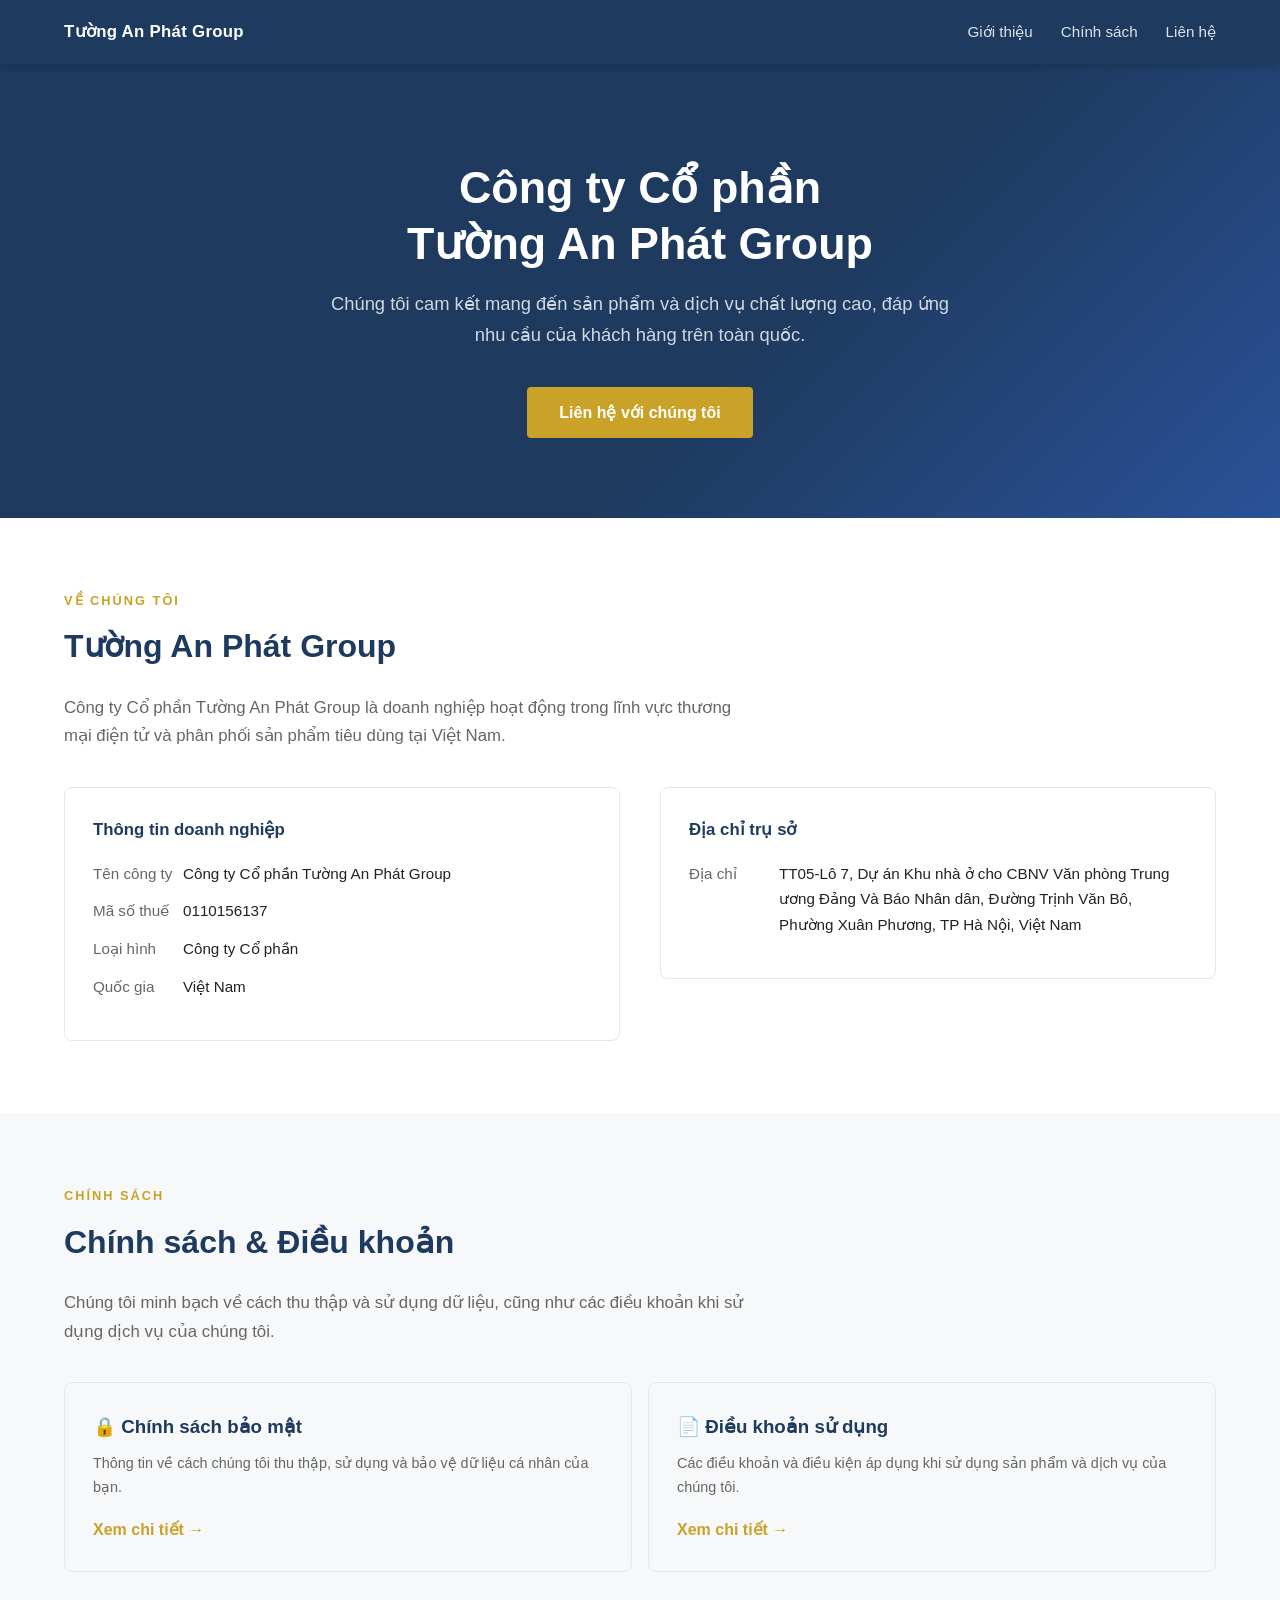
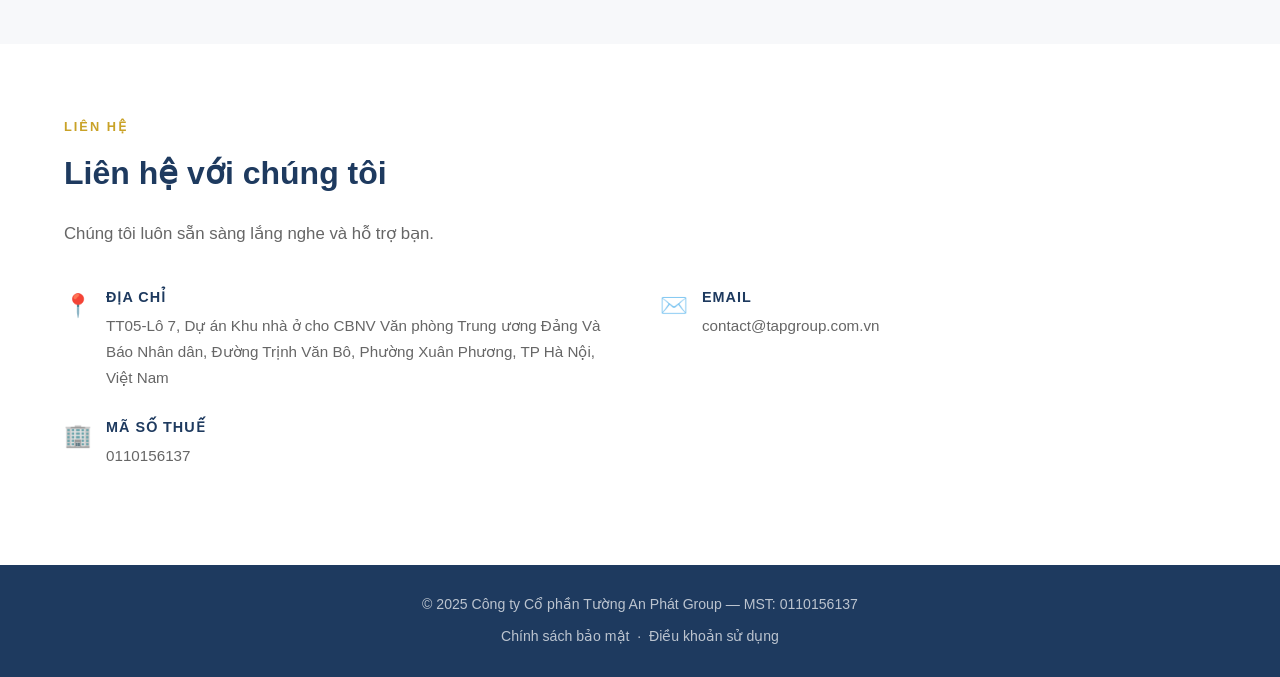
==== index.html @ a80627fe "init: company website — Tường An Phát Group" ====
<!DOCTYPE html>
<html lang="vi">
<head>
  <meta charset="UTF-8" />
  <meta name="viewport" content="width=device-width, initial-scale=1.0" />
  <title>Tường An Phát Group</title>
  <meta name="description" content="Công ty Cổ phần Tường An Phát Group — MST: 0110156137 — Hà Nội, Việt Nam" />
  <link rel="stylesheet" href="style.css" />
</head>
<body>

<!-- NAV -->
<nav>
  <div class="nav-logo">
    <span>Tường An Phát Group</span>
  </div>
  <div class="nav-links">
    <a href="#about">Giới thiệu</a>
    <a href="#policies">Chính sách</a>
    <a href="#contact">Liên hệ</a>
  </div>
</nav>

<!-- HERO -->
<div class="hero">
  <h1>Công ty Cổ phần<br>Tường An Phát Group</h1>
  <p>Chúng tôi cam kết mang đến sản phẩm và dịch vụ chất lượng cao, đáp ứng nhu cầu của khách hàng trên toàn quốc.</p>
  <a href="#contact" class="btn">Liên hệ với chúng tôi</a>
</div>

<!-- ABOUT -->
<section id="about">
  <div class="section-label">Về chúng tôi</div>
  <h2>Tường An Phát Group</h2>
  <p class="lead">Công ty Cổ phần Tường An Phát Group là doanh nghiệp hoạt động trong lĩnh vực thương mại điện tử và phân phối sản phẩm tiêu dùng tại Việt Nam.</p>

  <div class="about-grid">
    <div class="info-card">
      <h3>Thông tin doanh nghiệp</h3>
      <div class="info-row">
        <span>Tên công ty</span>
        <span>Công ty Cổ phần Tường An Phát Group</span>
      </div>
      <div class="info-row">
        <span>Mã số thuế</span>
        <span>0110156137</span>
      </div>
      <div class="info-row">
        <span>Loại hình</span>
        <span>Công ty Cổ phần</span>
      </div>
      <div class="info-row">
        <span>Quốc gia</span>
        <span>Việt Nam</span>
      </div>
    </div>

    <div class="info-card">
      <h3>Địa chỉ trụ sở</h3>
      <div class="info-row">
        <span>Địa chỉ</span>
        <span>TT05-Lô 7, Dự án Khu nhà ở cho CBNV Văn phòng Trung ương Đảng Và Báo Nhân dân, Đường Trịnh Văn Bô, Phường Xuân Phương, TP Hà Nội, Việt Nam</span>
      </div>
    </div>
  </div>
</section>

<!-- POLICIES -->
<section id="policies">
  <div class="section-label">Chính sách</div>
  <h2>Chính sách & Điều khoản</h2>
  <p class="lead">Chúng tôi minh bạch về cách thu thập và sử dụng dữ liệu, cũng như các điều khoản khi sử dụng dịch vụ của chúng tôi.</p>

  <div class="policy-links">
    <div class="policy-card">
      <h3>🔒 Chính sách bảo mật</h3>
      <p>Thông tin về cách chúng tôi thu thập, sử dụng và bảo vệ dữ liệu cá nhân của bạn.</p>
      <a href="privacy-policy.html">Xem chi tiết →</a>
    </div>
    <div class="policy-card">
      <h3>📄 Điều khoản sử dụng</h3>
      <p>Các điều khoản và điều kiện áp dụng khi sử dụng sản phẩm và dịch vụ của chúng tôi.</p>
      <a href="terms.html">Xem chi tiết →</a>
    </div>
  </div>
</section>

<!-- CONTACT -->
<section id="contact">
  <div class="section-label">Liên hệ</div>
  <h2>Liên hệ với chúng tôi</h2>
  <p class="lead">Chúng tôi luôn sẵn sàng lắng nghe và hỗ trợ bạn.</p>

  <div class="contact-grid">
    <div>
      <div class="contact-item">
        <div class="contact-icon">📍</div>
        <div>
          <h4>Địa chỉ</h4>
          <p>TT05-Lô 7, Dự án Khu nhà ở cho CBNV Văn phòng Trung ương Đảng Và Báo Nhân dân, Đường Trịnh Văn Bô, Phường Xuân Phương, TP Hà Nội, Việt Nam</p>
        </div>
      </div>
      <div class="contact-item">
        <div class="contact-icon">🏢</div>
        <div>
          <h4>Mã số thuế</h4>
          <p>0110156137</p>
        </div>
      </div>
    </div>
    <div>
      <div class="contact-item">
        <div class="contact-icon">✉️</div>
        <div>
          <h4>Email</h4>
          <p>contact@tapgroup.com.vn</p>
        </div>
      </div>
    </div>
  </div>
</section>

<!-- FOOTER -->
<footer>
  <p>© 2025 Công ty Cổ phần Tường An Phát Group — MST: 0110156137</p>
  <p style="margin-top:8px">
    <a href="privacy-policy.html">Chính sách bảo mật</a> &nbsp;·&nbsp;
    <a href="terms.html">Điều khoản sử dụng</a>
  </p>
</footer>

</body>
</html>
---- style.css ----
*, *::before, *::after { box-sizing: border-box; margin: 0; padding: 0; }

:root {
  --primary: #1e3a5f;
  --accent: #c9a227;
  --text: #222;
  --muted: #666;
  --bg: #fff;
  --bg-alt: #f7f8fa;
  --border: #e5e7eb;
  --radius: 8px;
}

html { scroll-behavior: smooth; }

body {
  font-family: 'Segoe UI', Arial, sans-serif;
  color: var(--text);
  background: var(--bg);
  line-height: 1.7;
  font-size: 16px;
}

a { color: var(--primary); text-decoration: none; }
a:hover { color: var(--accent); }

/* ── NAV ── */
nav {
  position: sticky; top: 0; z-index: 100;
  background: var(--primary);
  display: flex; align-items: center; justify-content: space-between;
  padding: 0 5%;
  height: 64px;
  box-shadow: 0 2px 8px rgba(0,0,0,.18);
}
.nav-logo { display: flex; align-items: center; gap: 12px; }
.nav-logo img { height: 38px; }
.nav-logo span { color: #fff; font-weight: 700; font-size: 1.05rem; letter-spacing: .3px; }
.nav-links { display: flex; gap: 28px; }
.nav-links a { color: rgba(255,255,255,.85); font-size: .95rem; transition: color .2s; }
.nav-links a:hover { color: var(--accent); }

/* ── HERO ── */
.hero {
  background: linear-gradient(135deg, var(--primary) 60%, #2a5298);
  color: #fff;
  padding: 96px 5% 80px;
  text-align: center;
}
.hero h1 { font-size: clamp(1.8rem, 4vw, 2.8rem); font-weight: 800; line-height: 1.25; margin-bottom: 16px; }
.hero p { font-size: 1.15rem; color: rgba(255,255,255,.8); max-width: 620px; margin: 0 auto 36px; }
.btn {
  display: inline-block;
  background: var(--accent); color: #fff;
  padding: 12px 32px; border-radius: 4px;
  font-weight: 600; font-size: 1rem;
  transition: opacity .2s;
}
.btn:hover { opacity: .88; color: #fff; }

/* ── SECTIONS ── */
section { padding: 72px 5%; }
section:nth-child(even) { background: var(--bg-alt); }

.section-label {
  font-size: .8rem; font-weight: 700; letter-spacing: 2px;
  text-transform: uppercase; color: var(--accent); margin-bottom: 8px;
}
h2 { font-size: clamp(1.4rem, 2.5vw, 2rem); color: var(--primary); margin-bottom: 20px; }
.lead { font-size: 1.05rem; color: var(--muted); max-width: 680px; margin-bottom: 36px; }

/* ── ABOUT ── */
.about-grid { display: grid; grid-template-columns: 1fr 1fr; gap: 40px; align-items: start; }
@media (max-width: 700px) { .about-grid { grid-template-columns: 1fr; } }

.info-card {
  background: #fff; border: 1px solid var(--border);
  border-radius: var(--radius); padding: 28px;
}
.info-card h3 { color: var(--primary); font-size: 1.05rem; margin-bottom: 16px; }
.info-row { display: flex; gap: 10px; margin-bottom: 12px; font-size: .95rem; }
.info-row span:first-child { color: var(--muted); min-width: 80px; }
.info-row span:last-child { font-weight: 500; }

/* ── POLICIES ── */
.policy-links { display: flex; gap: 16px; flex-wrap: wrap; }
.policy-card {
  flex: 1; min-width: 220px;
  border: 1px solid var(--border); border-radius: var(--radius);
  padding: 28px; transition: box-shadow .2s;
}
.policy-card:hover { box-shadow: 0 4px 16px rgba(0,0,0,.08); }
.policy-card h3 { color: var(--primary); margin-bottom: 8px; }
.policy-card p { color: var(--muted); font-size: .9rem; margin-bottom: 16px; }
.policy-card a { font-weight: 600; color: var(--accent); }

/* ── CONTACT ── */
.contact-grid { display: grid; grid-template-columns: 1fr 1fr; gap: 40px; }
@media (max-width: 700px) { .contact-grid { grid-template-columns: 1fr; } }
.contact-item { display: flex; gap: 14px; align-items: flex-start; margin-bottom: 24px; }
.contact-icon { font-size: 1.4rem; margin-top: 2px; }
.contact-item h4 { color: var(--primary); font-size: .9rem; text-transform: uppercase; letter-spacing: 1px; margin-bottom: 4px; }
.contact-item p { color: var(--muted); font-size: .95rem; }

/* ── FOOTER ── */
footer {
  background: var(--primary); color: rgba(255,255,255,.7);
  text-align: center; padding: 28px 5%;
  font-size: .88rem;
}
footer a { color: rgba(255,255,255,.7); }
footer a:hover { color: var(--accent); }

/* ── POLICY PAGES ── */
.policy-page { max-width: 780px; margin: 0 auto; padding: 64px 24px; }
.policy-page h1 { color: var(--primary); font-size: 1.8rem; margin-bottom: 8px; }
.policy-page .updated { color: var(--muted); font-size: .88rem; margin-bottom: 40px; }
.policy-page h2 { font-size: 1.15rem; color: var(--primary); margin: 32px 0 10px; }
.policy-page p, .policy-page li { color: #444; font-size: .97rem; margin-bottom: 12px; }
.policy-page ul { padding-left: 20px; }
.policy-page li { margin-bottom: 8px; }
.back-link { display: inline-flex; align-items: center; gap: 6px; color: var(--primary); font-weight: 600; margin-bottom: 40px; }
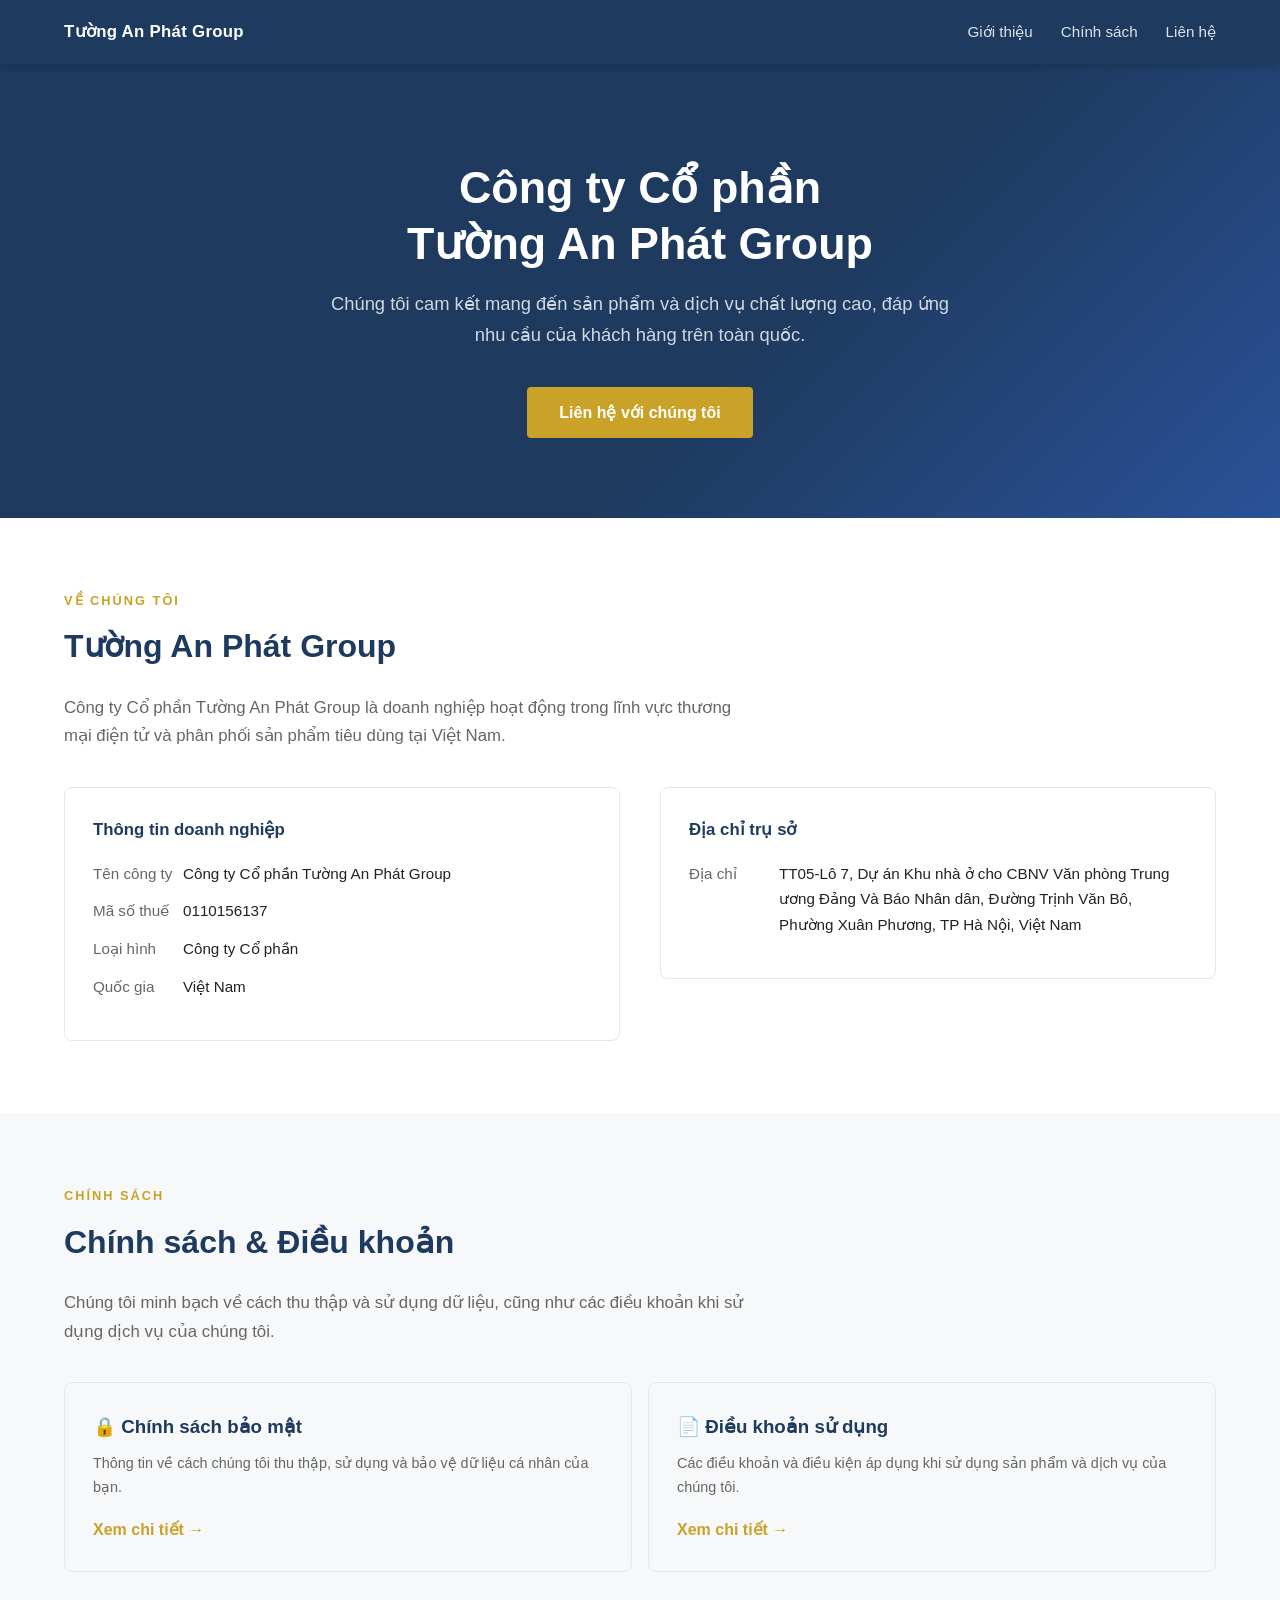
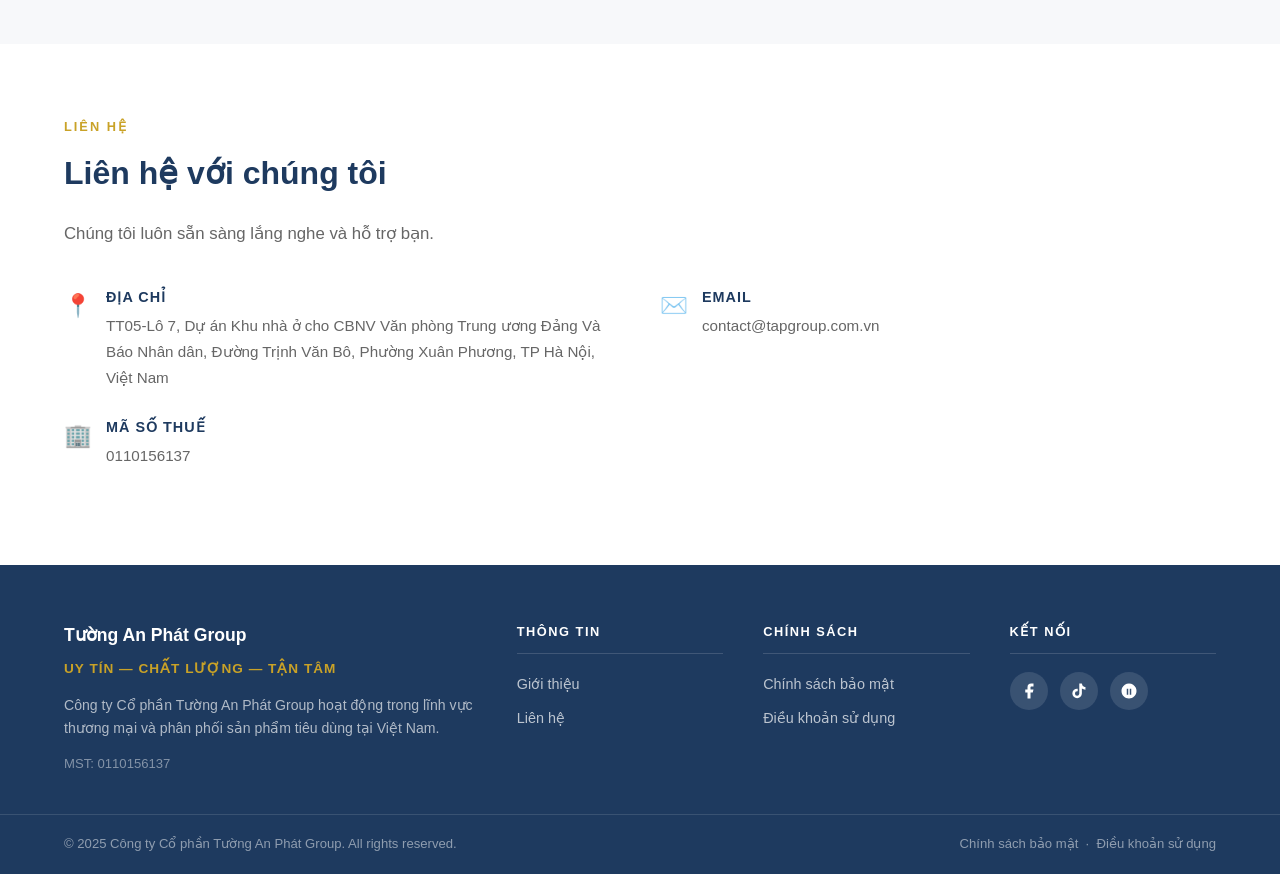
==== commit 0c480b78: "update: footer 4 cột — brand, thông tin, chính sách, mạng xã hội" ====
--- a/index.html
+++ b/index.html
@@ -122,11 +122,57 @@
 
 <!-- FOOTER -->
 <footer>
-  <p>© 2025 Công ty Cổ phần Tường An Phát Group — MST: 0110156137</p>
-  <p style="margin-top:8px">
-    <a href="privacy-policy.html">Chính sách bảo mật</a> &nbsp;·&nbsp;
-    <a href="terms.html">Điều khoản sử dụng</a>
-  </p>
+  <div class="footer-main">
+    <!-- Cột 1: Brand -->
+    <div class="footer-brand">
+      <div class="brand-name">Tường An Phát Group</div>
+      <div class="brand-tagline">Uy tín — Chất lượng — Tận tâm</div>
+      <p>Công ty Cổ phần Tường An Phát Group hoạt động trong lĩnh vực thương mại và phân phối sản phẩm tiêu dùng tại Việt Nam.</p>
+      <p style="margin-top:12px; font-size:.82rem; color:rgba(255,255,255,.45)">MST: 0110156137</p>
+    </div>
+
+    <!-- Cột 2: Thông tin -->
+    <div class="footer-col">
+      <h4>Thông tin</h4>
+      <ul>
+        <li><a href="#about">Giới thiệu</a></li>
+        <li><a href="#contact">Liên hệ</a></li>
+      </ul>
+    </div>
+
+    <!-- Cột 3: Chính sách -->
+    <div class="footer-col">
+      <h4>Chính sách</h4>
+      <ul>
+        <li><a href="privacy-policy.html">Chính sách bảo mật</a></li>
+        <li><a href="terms.html">Điều khoản sử dụng</a></li>
+      </ul>
+    </div>
+
+    <!-- Cột 4: Mạng xã hội -->
+    <div class="footer-col">
+      <h4>Kết nối</h4>
+      <div class="social-icons">
+        <a href="#" class="social-icon" title="Facebook">
+          <svg width="18" height="18" fill="currentColor" viewBox="0 0 24 24"><path d="M18 2h-3a5 5 0 0 0-5 5v3H7v4h3v8h4v-8h3l1-4h-4V7a1 1 0 0 1 1-1h3z"/></svg>
+        </a>
+        <a href="#" class="social-icon" title="TikTok">
+          <svg width="18" height="18" fill="currentColor" viewBox="0 0 24 24"><path d="M19.59 6.69a4.83 4.83 0 0 1-3.77-4.25V2h-3.45v13.67a2.89 2.89 0 0 1-2.88 2.5 2.89 2.89 0 0 1-2.89-2.89 2.89 2.89 0 0 1 2.89-2.89c.28 0 .54.04.79.1V9.01a6.33 6.33 0 0 0-.79-.05 6.34 6.34 0 0 0-6.34 6.34 6.34 6.34 0 0 0 6.34 6.34 6.34 6.34 0 0 0 6.33-6.34V8.69a8.18 8.18 0 0 0 4.78 1.52V6.76a4.85 4.85 0 0 1-1.01-.07z"/></svg>
+        </a>
+        <a href="#" class="social-icon" title="Zalo">
+          <svg width="18" height="18" fill="currentColor" viewBox="0 0 24 24"><path d="M12 2C6.48 2 2 6.48 2 12s4.48 10 10 10 10-4.48 10-10S17.52 2 12 2zm-1 15H9V9h2v8zm4 0h-2V9h2v8z"/></svg>
+        </a>
+      </div>
+    </div>
+  </div>
+
+  <div class="footer-bottom">
+    <span>© 2025 Công ty Cổ phần Tường An Phát Group. All rights reserved.</span>
+    <span>
+      <a href="privacy-policy.html">Chính sách bảo mật</a> &nbsp;·&nbsp;
+      <a href="terms.html">Điều khoản sử dụng</a>
+    </span>
+  </div>
 </footer>
 
 </body>
--- a/style.css
+++ b/style.css
@@ -104,12 +104,66 @@
 
 /* ── FOOTER ── */
 footer {
-  background: var(--primary); color: rgba(255,255,255,.7);
-  text-align: center; padding: 28px 5%;
-  font-size: .88rem;
+  background: var(--primary);
+  color: rgba(255,255,255,.75);
+  font-size: .9rem;
 }
-footer a { color: rgba(255,255,255,.7); }
-footer a:hover { color: var(--accent); }
+
+.footer-main {
+  display: grid;
+  grid-template-columns: 2fr 1fr 1fr 1fr;
+  gap: 40px;
+  padding: 56px 5% 40px;
+}
+@media (max-width: 768px) {
+  .footer-main { grid-template-columns: 1fr 1fr; gap: 32px; padding: 40px 5% 28px; }
+}
+@media (max-width: 480px) {
+  .footer-main { grid-template-columns: 1fr; }
+}
+
+.footer-brand .brand-name {
+  color: #fff; font-size: 1.1rem; font-weight: 700; margin-bottom: 6px;
+}
+.footer-brand .brand-tagline {
+  color: var(--accent); font-size: .85rem; font-weight: 600;
+  letter-spacing: 1px; text-transform: uppercase; margin-bottom: 14px;
+}
+.footer-brand p { font-size: .88rem; line-height: 1.65; color: rgba(255,255,255,.65); }
+
+.footer-col h4 {
+  color: #fff; font-size: .8rem; font-weight: 700;
+  letter-spacing: 1.5px; text-transform: uppercase;
+  margin-bottom: 18px; padding-bottom: 10px;
+  border-bottom: 1px solid rgba(255,255,255,.15);
+}
+.footer-col ul { list-style: none; }
+.footer-col ul li { margin-bottom: 10px; }
+.footer-col ul li a {
+  color: rgba(255,255,255,.7); font-size: .9rem; transition: color .2s;
+}
+.footer-col ul li a:hover { color: var(--accent); }
+
+.social-icons { display: flex; gap: 12px; flex-wrap: wrap; }
+.social-icon {
+  display: inline-flex; align-items: center; justify-content: center;
+  width: 38px; height: 38px; border-radius: 50%;
+  background: rgba(255,255,255,.12);
+  color: #fff; font-size: 1.05rem;
+  transition: background .2s, color .2s;
+  text-decoration: none;
+}
+.social-icon:hover { background: var(--accent); color: #fff; }
+
+.footer-bottom {
+  border-top: 1px solid rgba(255,255,255,.12);
+  padding: 18px 5%;
+  display: flex; align-items: center; justify-content: space-between;
+  flex-wrap: wrap; gap: 8px;
+  font-size: .82rem; color: rgba(255,255,255,.5);
+}
+.footer-bottom a { color: rgba(255,255,255,.5); }
+.footer-bottom a:hover { color: var(--accent); }
 
 /* ── POLICY PAGES ── */
 .policy-page { max-width: 780px; margin: 0 auto; padding: 64px 24px; }
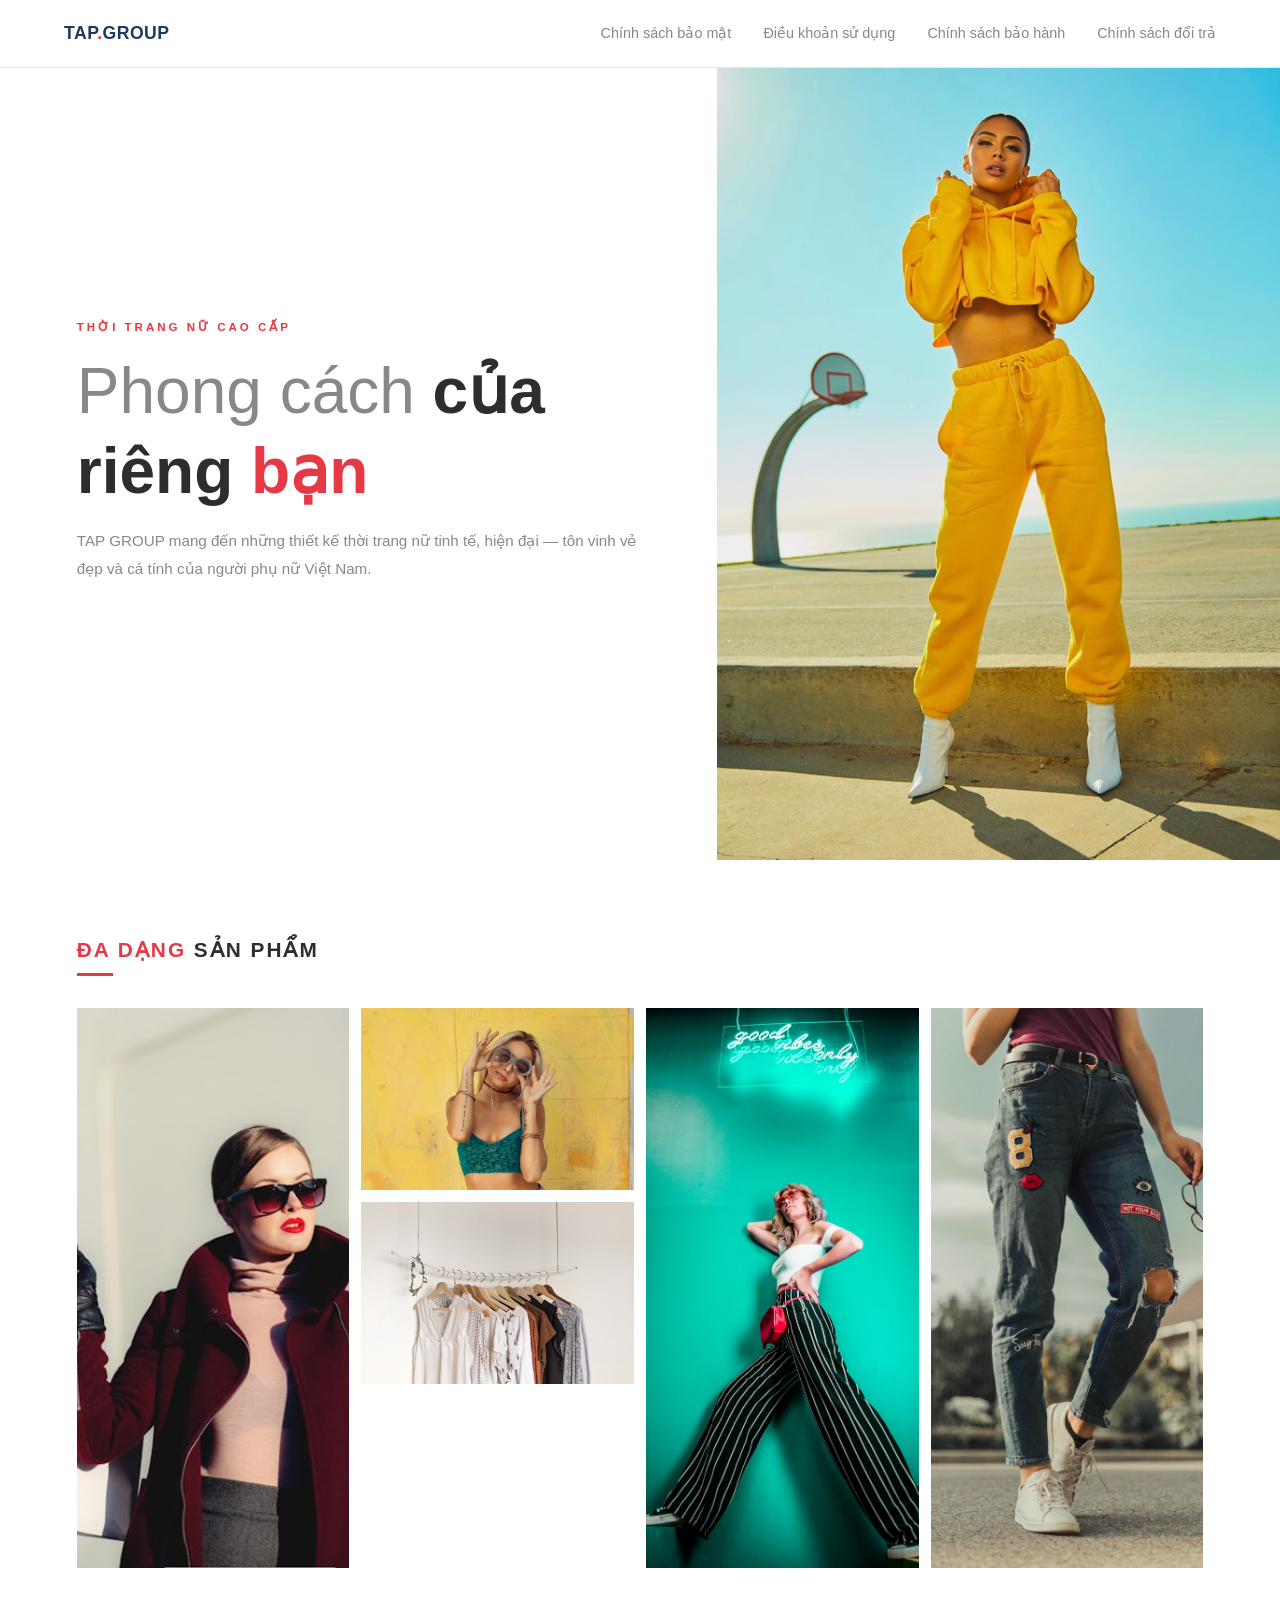
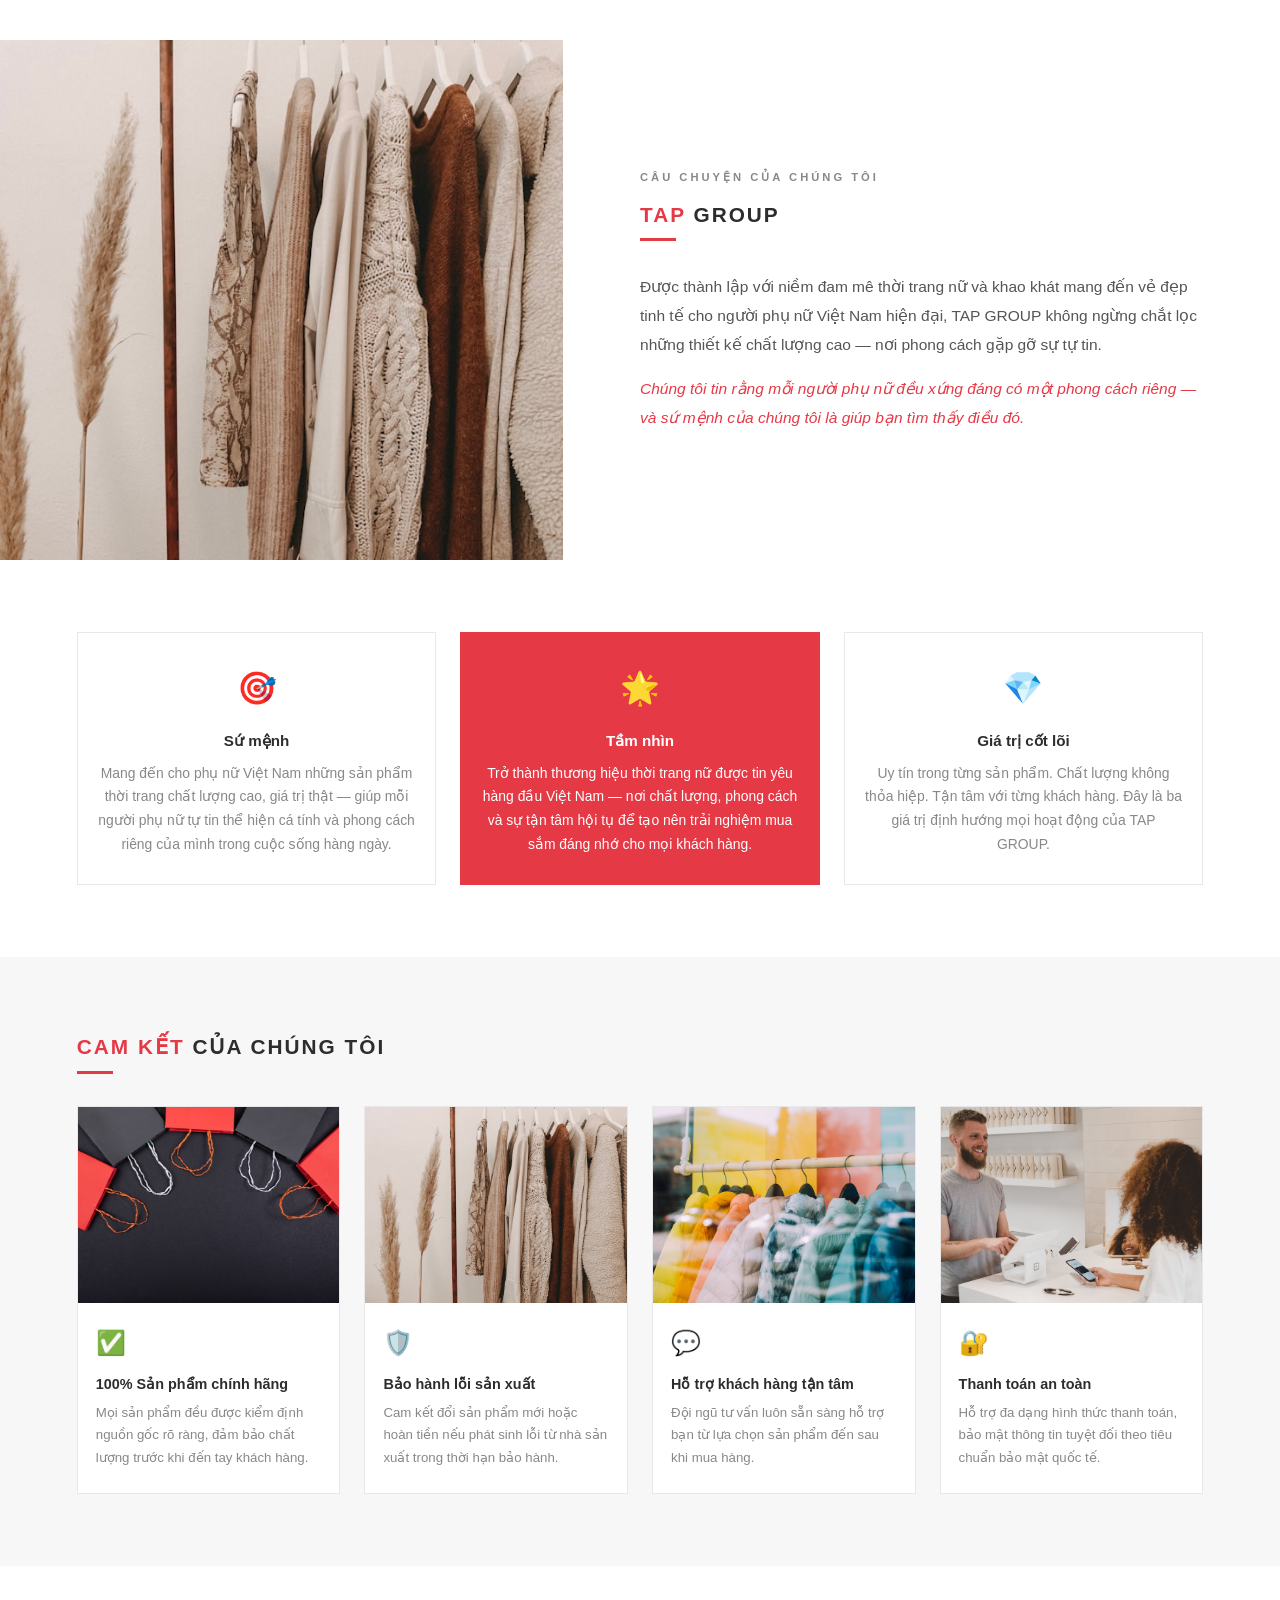
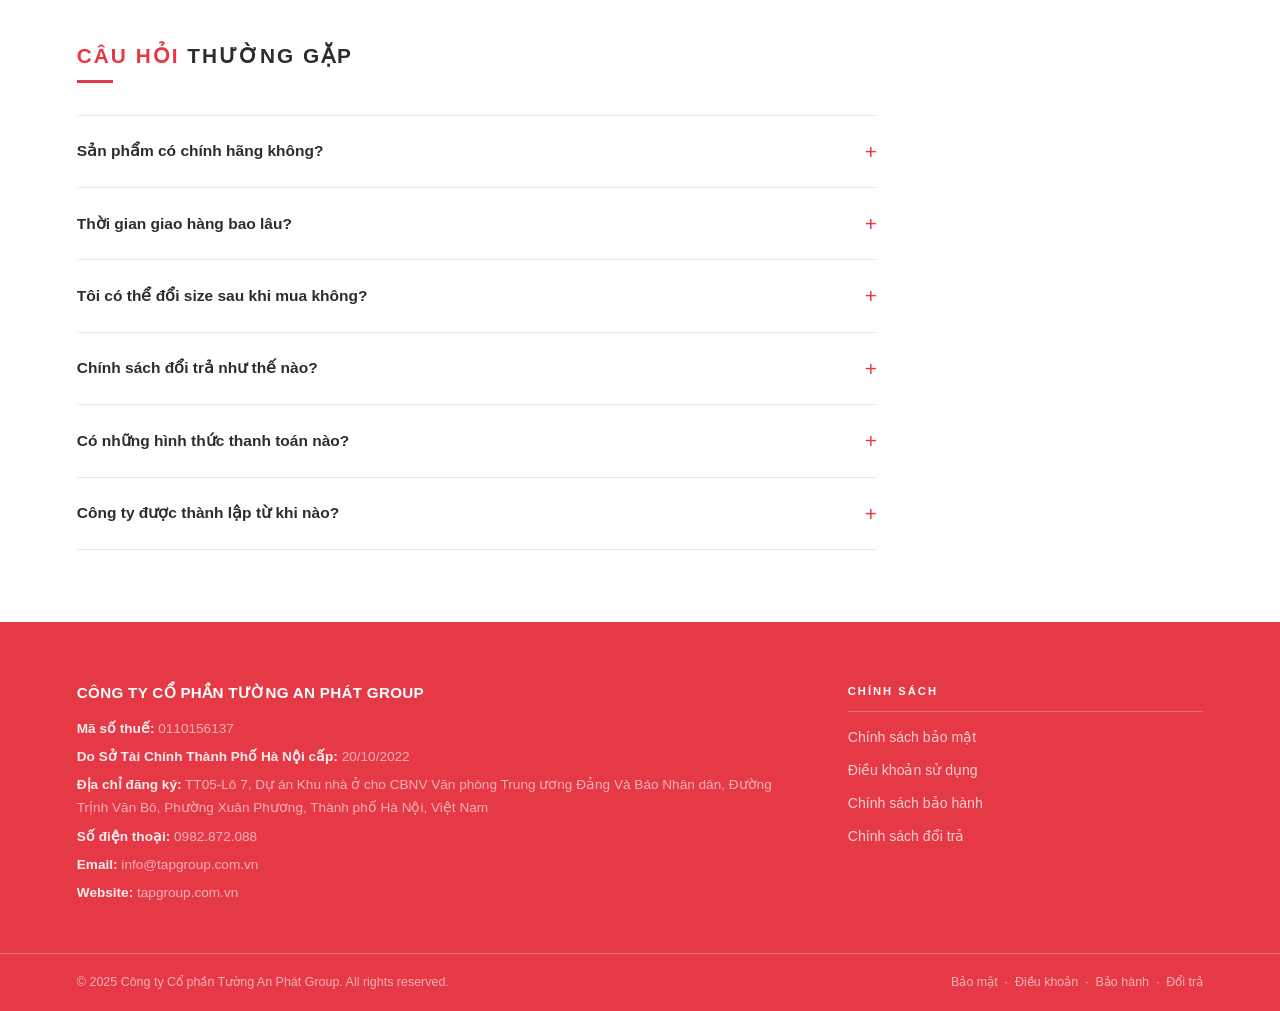
==== commit 2482399b: "feat: complete company website — TAP GROUP" ====
--- a/index.html
+++ b/index.html
@@ -3,7 +3,7 @@
 <head>
   <meta charset="UTF-8" />
   <meta name="viewport" content="width=device-width, initial-scale=1.0" />
-  <title>Tường An Phát Group</title>
+  <title>Công ty Cổ phần Tường An Phát Group</title>
   <meta name="description" content="Công ty Cổ phần Tường An Phát Group — MST: 0110156137 — Hà Nội, Việt Nam" />
   <link rel="stylesheet" href="style.css" />
 </head>
@@ -11,169 +11,226 @@
 
 <!-- NAV -->
 <nav>
-  <div class="nav-logo">
-    <span>Tường An Phát Group</span>
-  </div>
-  <div class="nav-links">
-    <a href="#about">Giới thiệu</a>
-    <a href="#policies">Chính sách</a>
-    <a href="#contact">Liên hệ</a>
+  <div class="nav-logo">TAP<span>.</span>GROUP</div>
+  <button class="nav-toggle" id="navToggle" aria-label="Menu">
+    <span></span><span></span><span></span>
+  </button>
+  <div class="nav-links" id="navLinks">
+    <a href="privacy-policy.html">Chính sách bảo mật</a>
+    <a href="terms.html">Điều khoản sử dụng</a>
+    <a href="warranty-policy.html">Chính sách bảo hành</a>
+    <a href="return-policy.html">Chính sách đổi trả</a>
   </div>
 </nav>
+<script>
+  const t = document.getElementById('navToggle');
+  const m = document.getElementById('navLinks');
+  t.onclick = () => { t.classList.toggle('open'); m.classList.toggle('open'); };
+  function closeNav() { t.classList.remove('open'); m.classList.remove('open'); }
+</script>
 
 <!-- HERO -->
-<div class="hero">
-  <h1>Công ty Cổ phần<br>Tường An Phát Group</h1>
-  <p>Chúng tôi cam kết mang đến sản phẩm và dịch vụ chất lượng cao, đáp ứng nhu cầu của khách hàng trên toàn quốc.</p>
-  <a href="#contact" class="btn">Liên hệ với chúng tôi</a>
-</div>
-
-<!-- ABOUT -->
-<section id="about">
-  <div class="section-label">Về chúng tôi</div>
-  <h2>Tường An Phát Group</h2>
-  <p class="lead">Công ty Cổ phần Tường An Phát Group là doanh nghiệp hoạt động trong lĩnh vực thương mại điện tử và phân phối sản phẩm tiêu dùng tại Việt Nam.</p>
-
-  <div class="about-grid">
-    <div class="info-card">
-      <h3>Thông tin doanh nghiệp</h3>
-      <div class="info-row">
-        <span>Tên công ty</span>
-        <span>Công ty Cổ phần Tường An Phát Group</span>
-      </div>
-      <div class="info-row">
-        <span>Mã số thuế</span>
-        <span>0110156137</span>
-      </div>
-      <div class="info-row">
-        <span>Loại hình</span>
-        <span>Công ty Cổ phần</span>
-      </div>
-      <div class="info-row">
-        <span>Quốc gia</span>
-        <span>Việt Nam</span>
-      </div>
-    </div>
-
-    <div class="info-card">
-      <h3>Địa chỉ trụ sở</h3>
-      <div class="info-row">
-        <span>Địa chỉ</span>
-        <span>TT05-Lô 7, Dự án Khu nhà ở cho CBNV Văn phòng Trung ương Đảng Và Báo Nhân dân, Đường Trịnh Văn Bô, Phường Xuân Phương, TP Hà Nội, Việt Nam</span>
-      </div>
-    </div>
-  </div>
-</section>
-
-<!-- POLICIES -->
-<section id="policies">
-  <div class="section-label">Chính sách</div>
-  <h2>Chính sách & Điều khoản</h2>
-  <p class="lead">Chúng tôi minh bạch về cách thu thập và sử dụng dữ liệu, cũng như các điều khoản khi sử dụng dịch vụ của chúng tôi.</p>
-
-  <div class="policy-links">
-    <div class="policy-card">
-      <h3>🔒 Chính sách bảo mật</h3>
-      <p>Thông tin về cách chúng tôi thu thập, sử dụng và bảo vệ dữ liệu cá nhân của bạn.</p>
-      <a href="privacy-policy.html">Xem chi tiết →</a>
-    </div>
-    <div class="policy-card">
-      <h3>📄 Điều khoản sử dụng</h3>
-      <p>Các điều khoản và điều kiện áp dụng khi sử dụng sản phẩm và dịch vụ của chúng tôi.</p>
-      <a href="terms.html">Xem chi tiết →</a>
-    </div>
-  </div>
-</section>
-
-<!-- CONTACT -->
-<section id="contact">
-  <div class="section-label">Liên hệ</div>
-  <h2>Liên hệ với chúng tôi</h2>
-  <p class="lead">Chúng tôi luôn sẵn sàng lắng nghe và hỗ trợ bạn.</p>
-
-  <div class="contact-grid">
-    <div>
-      <div class="contact-item">
-        <div class="contact-icon">📍</div>
-        <div>
-          <h4>Địa chỉ</h4>
-          <p>TT05-Lô 7, Dự án Khu nhà ở cho CBNV Văn phòng Trung ương Đảng Và Báo Nhân dân, Đường Trịnh Văn Bô, Phường Xuân Phương, TP Hà Nội, Việt Nam</p>
-        </div>
-      </div>
-      <div class="contact-item">
-        <div class="contact-icon">🏢</div>
-        <div>
-          <h4>Mã số thuế</h4>
-          <p>0110156137</p>
-        </div>
-      </div>
-    </div>
-    <div>
-      <div class="contact-item">
-        <div class="contact-icon">✉️</div>
-        <div>
-          <h4>Email</h4>
-          <p>contact@tapgroup.com.vn</p>
-        </div>
-      </div>
-    </div>
-  </div>
-</section>
+<div class="hero-split">
+  <div class="hero-text">
+    <div class="hero-label">Thời trang nữ cao cấp</div>
+    <h1>
+      Phong cách <strong>của riêng</strong> <em>bạn</em>
+    </h1>
+    <p>TAP GROUP mang đến những thiết kế thời trang nữ tinh tế, hiện đại — tôn vinh vẻ đẹp và cá tính của người phụ nữ Việt Nam.</p>
+  </div>
+  <div class="hero-image">
+    <img src="images/hero.jpg" alt="Thời trang nữ" />
+  </div>
+</div>
+
+<!-- COLLECTION (no nav link, just visual) -->
+<div class="section-wrap" id="collection">
+  <div class="section-title"><span>ĐA DẠNG</span> SẢN PHẨM</div>
+  <div class="section-underline"></div>
+
+  <div class="collection-grid">
+    <div class="collection-item tall">
+      <img src="images/collection-1.jpg" alt="Thời trang nữ 1" />
+      <div class="collection-overlay"><span>Đầm dạo phố</span></div>
+    </div>
+    <div class="collection-col">
+      <div class="collection-item">
+        <img src="images/collection-2.jpg" alt="Thời trang nữ 2" />
+        <div class="collection-overlay"><span>Áo kiểu</span></div>
+      </div>
+      <div class="collection-item">
+        <img src="images/collection-3.jpg" alt="Thời trang nữ 3" />
+        <div class="collection-overlay"><span>Set công sở</span></div>
+      </div>
+    </div>
+    <div class="collection-item tall">
+      <img src="images/collection-4.jpg" alt="Thời trang nữ 4" />
+      <div class="collection-overlay"><span>Váy dự tiệc</span></div>
+    </div>
+    <div class="collection-item tall">
+      <img src="images/collection-5.jpg" alt="Quần jean nữ" />
+      <div class="collection-overlay"><span>Quần jean</span></div>
+    </div>
+  </div>
+</div>
+
+<!-- BRAND STORY -->
+<div class="section-wrap story-wrap">
+  <div class="story-grid">
+    <div class="story-image">
+      <img src="images/story.jpg" alt="Câu chuyện thương hiệu" />
+    </div>
+    <div class="story-text">
+      <div class="section-label-sm">Câu chuyện của chúng tôi</div>
+      <div class="section-title"><span>TAP</span> GROUP</div>
+      <div class="section-underline"></div>
+      <p>Được thành lập với niềm đam mê thời trang nữ và khao khát mang đến vẻ đẹp tinh tế cho người phụ nữ Việt Nam hiện đại, TAP GROUP không ngừng chắt lọc những thiết kế chất lượng cao — nơi phong cách gặp gỡ sự tự tin.</p>
+      <p>Chúng tôi tin rằng mỗi người phụ nữ đều xứng đáng có một phong cách riêng — và sứ mệnh của chúng tôi là giúp bạn tìm thấy điều đó.</p>
+    </div>
+  </div>
+</div>
+
+<!-- SỨ MỆNH / TẦM NHÌN -->
+<div class="section-wrap" id="mission">
+  <div class="mission-grid">
+    <div class="mission-card">
+      <div class="mission-icon">🎯</div>
+      <h3>Sứ mệnh</h3>
+      <p>Mang đến cho phụ nữ Việt Nam những sản phẩm thời trang chất lượng cao, giá trị thật — giúp mỗi người phụ nữ tự tin thể hiện cá tính và phong cách riêng của mình trong cuộc sống hàng ngày.</p>
+    </div>
+    <div class="mission-card accent">
+      <div class="mission-icon">🌟</div>
+      <h3>Tầm nhìn</h3>
+      <p>Trở thành thương hiệu thời trang nữ được tin yêu hàng đầu Việt Nam — nơi chất lượng, phong cách và sự tận tâm hội tụ để tạo nên trải nghiệm mua sắm đáng nhớ cho mọi khách hàng.</p>
+    </div>
+    <div class="mission-card">
+      <div class="mission-icon">💎</div>
+      <h3>Giá trị cốt lõi</h3>
+      <p>Uy tín trong từng sản phẩm. Chất lượng không thỏa hiệp. Tận tâm với từng khách hàng. Đây là ba giá trị định hướng mọi hoạt động của TAP GROUP.</p>
+    </div>
+  </div>
+</div>
+
+<!-- CAM KẾT -->
+<div class="section-wrap alt" id="commitment">
+  <div class="section-title"><span>CAM KẾT</span> CỦA CHÚNG TÔI</div>
+  <div class="section-underline"></div>
+
+  <div class="commit-grid">
+    <div class="commit-card">
+      <div class="commit-img">
+        <img src="images/commit-1.jpg" alt="Sản phẩm chính hãng" />
+      </div>
+      <div class="commit-body">
+        <div class="commit-icon">✅</div>
+        <h3>100% Sản phẩm chính hãng</h3>
+        <p>Mọi sản phẩm đều được kiểm định nguồn gốc rõ ràng, đảm bảo chất lượng trước khi đến tay khách hàng.</p>
+      </div>
+    </div>
+
+    <div class="commit-card">
+      <div class="commit-img">
+        <img src="images/story.jpg" alt="Bảo hành lỗi sản xuất" />
+      </div>
+      <div class="commit-body">
+        <div class="commit-icon">🛡️</div>
+        <h3>Bảo hành lỗi sản xuất</h3>
+        <p>Cam kết đổi sản phẩm mới hoặc hoàn tiền nếu phát sinh lỗi từ nhà sản xuất trong thời hạn bảo hành.</p>
+      </div>
+    </div>
+
+    <div class="commit-card">
+      <div class="commit-img">
+        <img src="images/commit-3.jpg" alt="Hỗ trợ tận tâm" />
+      </div>
+      <div class="commit-body">
+        <div class="commit-icon">💬</div>
+        <h3>Hỗ trợ khách hàng tận tâm</h3>
+        <p>Đội ngũ tư vấn luôn sẵn sàng hỗ trợ bạn từ lựa chọn sản phẩm đến sau khi mua hàng.</p>
+      </div>
+    </div>
+
+    <div class="commit-card">
+      <div class="commit-img">
+        <img src="images/commit-4.jpg" alt="Thanh toán an toàn" />
+      </div>
+      <div class="commit-body">
+        <div class="commit-icon">🔐</div>
+        <h3>Thanh toán an toàn</h3>
+        <p>Hỗ trợ đa dạng hình thức thanh toán, bảo mật thông tin tuyệt đối theo tiêu chuẩn bảo mật quốc tế.</p>
+      </div>
+    </div>
+  </div>
+</div>
+
+<!-- FAQ -->
+<div class="section-wrap" id="faq">
+  <div class="section-title"><span>CÂU HỎI</span> THƯỜNG GẶP</div>
+  <div class="section-underline"></div>
+
+  <div class="faq-list">
+    <details class="faq-item">
+      <summary>Sản phẩm có chính hãng không?</summary>
+      <p>100% sản phẩm tại TAP GROUP đều có nguồn gốc rõ ràng, được kiểm định chất lượng trước khi đến tay khách hàng. Chúng tôi cam kết không kinh doanh hàng giả, hàng nhái.</p>
+    </details>
+    <details class="faq-item">
+      <summary>Thời gian giao hàng bao lâu?</summary>
+      <p>Giao hàng toàn quốc trong 2–5 ngày làm việc tùy khu vực. Nội thành Hà Nội thường nhận hàng trong 1–2 ngày.</p>
+    </details>
+    <details class="faq-item">
+      <summary>Tôi có thể đổi size sau khi mua không?</summary>
+      <p>Chúng tôi hỗ trợ đổi size trong vòng 7 ngày kể từ khi nhận hàng, với điều kiện sản phẩm chưa qua sử dụng và còn nguyên tem nhãn. Vui lòng liên hệ email để được hướng dẫn.</p>
+    </details>
+    <details class="faq-item">
+      <summary>Chính sách đổi trả như thế nào?</summary>
+      <p>Chúng tôi chấp nhận đổi/trả trong 7 ngày nếu sản phẩm bị lỗi từ nhà sản xuất hoặc giao sai đơn. Xem chi tiết tại <a href="return-policy.html">Chính sách đổi trả</a>.</p>
+    </details>
+    <details class="faq-item">
+      <summary>Có những hình thức thanh toán nào?</summary>
+      <p>Chúng tôi hỗ trợ thanh toán tiền mặt khi nhận hàng (COD), chuyển khoản ngân hàng, và các ví điện tử phổ biến tại Việt Nam.</p>
+    </details>
+    <details class="faq-item">
+      <summary>Công ty được thành lập từ khi nào?</summary>
+      <p>Công ty Cổ phần Tường An Phát Group được thành lập ngày 20/10/2022, đăng ký kinh doanh tại Sở Kế hoạch và Đầu tư TP Hà Nội, mã số thuế 0110156137.</p>
+    </details>
+  </div>
+</div>
 
 <!-- FOOTER -->
 <footer>
   <div class="footer-main">
-    <!-- Cột 1: Brand -->
     <div class="footer-brand">
-      <div class="brand-name">Tường An Phát Group</div>
-      <div class="brand-tagline">Uy tín — Chất lượng — Tận tâm</div>
-      <p>Công ty Cổ phần Tường An Phát Group hoạt động trong lĩnh vực thương mại và phân phối sản phẩm tiêu dùng tại Việt Nam.</p>
-      <p style="margin-top:12px; font-size:.82rem; color:rgba(255,255,255,.45)">MST: 0110156137</p>
-    </div>
-
-    <!-- Cột 2: Thông tin -->
-    <div class="footer-col">
-      <h4>Thông tin</h4>
-      <ul>
-        <li><a href="#about">Giới thiệu</a></li>
-        <li><a href="#contact">Liên hệ</a></li>
-      </ul>
-    </div>
-
-    <!-- Cột 3: Chính sách -->
+      <div class="brand-name">CÔNG TY CỔ PHẦN TƯỜNG AN PHÁT GROUP</div>
+      <div class="brand-info">
+        <p><span>Mã số thuế:</span> 0110156137</p>
+        <p><span>Do Sở Tài Chính Thành Phố Hà Nội cấp:</span> 20/10/2022</p>
+        <p><span>Địa chỉ đăng ký:</span> TT05-Lô 7, Dự án Khu nhà ở cho CBNV Văn phòng Trung ương Đảng Và Báo Nhân dân, Đường Trịnh Văn Bô, Phường Xuân Phương, Thành phố Hà Nội, Việt Nam</p>
+        <p><span>Số điện thoại:</span> 0982.872.088</p>
+        <p><span>Email:</span> info@tapgroup.com.vn</p>
+        <p><span>Website:</span> tapgroup.com.vn</p>
+      </div>
+    </div>
     <div class="footer-col">
       <h4>Chính sách</h4>
       <ul>
         <li><a href="privacy-policy.html">Chính sách bảo mật</a></li>
         <li><a href="terms.html">Điều khoản sử dụng</a></li>
+        <li><a href="warranty-policy.html">Chính sách bảo hành</a></li>
+        <li><a href="return-policy.html">Chính sách đổi trả</a></li>
       </ul>
     </div>
-
-    <!-- Cột 4: Mạng xã hội -->
-    <div class="footer-col">
-      <h4>Kết nối</h4>
-      <div class="social-icons">
-        <a href="#" class="social-icon" title="Facebook">
-          <svg width="18" height="18" fill="currentColor" viewBox="0 0 24 24"><path d="M18 2h-3a5 5 0 0 0-5 5v3H7v4h3v8h4v-8h3l1-4h-4V7a1 1 0 0 1 1-1h3z"/></svg>
-        </a>
-        <a href="#" class="social-icon" title="TikTok">
-          <svg width="18" height="18" fill="currentColor" viewBox="0 0 24 24"><path d="M19.59 6.69a4.83 4.83 0 0 1-3.77-4.25V2h-3.45v13.67a2.89 2.89 0 0 1-2.88 2.5 2.89 2.89 0 0 1-2.89-2.89 2.89 2.89 0 0 1 2.89-2.89c.28 0 .54.04.79.1V9.01a6.33 6.33 0 0 0-.79-.05 6.34 6.34 0 0 0-6.34 6.34 6.34 6.34 0 0 0 6.34 6.34 6.34 6.34 0 0 0 6.33-6.34V8.69a8.18 8.18 0 0 0 4.78 1.52V6.76a4.85 4.85 0 0 1-1.01-.07z"/></svg>
-        </a>
-        <a href="#" class="social-icon" title="Zalo">
-          <svg width="18" height="18" fill="currentColor" viewBox="0 0 24 24"><path d="M12 2C6.48 2 2 6.48 2 12s4.48 10 10 10 10-4.48 10-10S17.52 2 12 2zm-1 15H9V9h2v8zm4 0h-2V9h2v8z"/></svg>
-        </a>
-      </div>
-    </div>
-  </div>
-
+  </div>
   <div class="footer-bottom">
     <span>© 2025 Công ty Cổ phần Tường An Phát Group. All rights reserved.</span>
     <span>
-      <a href="privacy-policy.html">Chính sách bảo mật</a> &nbsp;·&nbsp;
-      <a href="terms.html">Điều khoản sử dụng</a>
+      <a href="privacy-policy.html">Bảo mật</a> &nbsp;·&nbsp;
+      <a href="terms.html">Điều khoản</a> &nbsp;·&nbsp;
+      <a href="warranty-policy.html">Bảo hành</a> &nbsp;·&nbsp;
+      <a href="return-policy.html">Đổi trả</a>
     </span>
   </div>
 </footer>
 
 </body>
+<!-- tapanhlv (anhlv@tapgroup.com.vn) -->
 </html>
--- a/style.css
+++ b/style.css
@@ -2,175 +2,302 @@
 
 :root {
   --primary: #1e3a5f;
-  --accent: #c9a227;
-  --text: #222;
-  --muted: #666;
+  --accent: #e63946;
+  --text: #2d2d2d;
+  --muted: #888;
   --bg: #fff;
-  --bg-alt: #f7f8fa;
-  --border: #e5e7eb;
-  --radius: 8px;
+  --bg-alt: #f7f7f7;
+  --border: #e8e8e8;
 }
 
 html { scroll-behavior: smooth; }
-
-body {
-  font-family: 'Segoe UI', Arial, sans-serif;
-  color: var(--text);
-  background: var(--bg);
-  line-height: 1.7;
-  font-size: 16px;
-}
-
-a { color: var(--primary); text-decoration: none; }
+body { font-family: 'Segoe UI', Arial, sans-serif; color: var(--text); background: var(--bg); line-height: 1.7; font-size: 16px; -webkit-text-size-adjust: 100%; }
+a { color: var(--text); text-decoration: none; transition: color .2s; }
 a:hover { color: var(--accent); }
+img { display: block; max-width: 100%; }
 
 /* ── NAV ── */
 nav {
-  position: sticky; top: 0; z-index: 100;
-  background: var(--primary);
   display: flex; align-items: center; justify-content: space-between;
-  padding: 0 5%;
-  height: 64px;
-  box-shadow: 0 2px 8px rgba(0,0,0,.18);
-}
-.nav-logo { display: flex; align-items: center; gap: 12px; }
-.nav-logo img { height: 38px; }
-.nav-logo span { color: #fff; font-weight: 700; font-size: 1.05rem; letter-spacing: .3px; }
-.nav-links { display: flex; gap: 28px; }
-.nav-links a { color: rgba(255,255,255,.85); font-size: .95rem; transition: color .2s; }
-.nav-links a:hover { color: var(--accent); }
+  padding: 0 5%; height: 60px;
+  border-bottom: 1px solid var(--border);
+  background: #fff;
+  position: sticky; top: 0; z-index: 200;
+}
+.nav-logo { font-size: 1.1rem; font-weight: 800; letter-spacing: .5px; color: var(--primary); }
+.nav-logo span { color: var(--accent); }
+
+/* Hamburger */
+.nav-toggle { display: flex; flex-direction: column; gap: 5px; cursor: pointer; padding: 4px; background: none; border: none; }
+.nav-toggle span { display: block; width: 22px; height: 2px; background: var(--text); transition: all .3s; }
+.nav-toggle.open span:nth-child(1) { transform: translateY(7px) rotate(45deg); }
+.nav-toggle.open span:nth-child(2) { opacity: 0; }
+.nav-toggle.open span:nth-child(3) { transform: translateY(-7px) rotate(-45deg); }
+
+/* Mobile nav drawer */
+.nav-links {
+  display: none; flex-direction: column; gap: 0;
+  position: absolute; top: 60px; left: 0; right: 0;
+  background: #fff; border-bottom: 1px solid var(--border);
+  padding: 8px 0;
+  box-shadow: 0 4px 12px rgba(0,0,0,.08);
+}
+.nav-links.open { display: flex; }
+.nav-links a { padding: 13px 5%; font-size: 1rem; color: var(--text); border-bottom: 1px solid var(--border); }
+.nav-links a:last-child { border-bottom: none; }
+
+/* Desktop nav */
+@media (min-width: 768px) {
+  nav { height: 68px; }
+  .nav-toggle { display: none; }
+  .nav-links {
+    display: flex; flex-direction: row; gap: 32px;
+    position: static; background: none; border: none;
+    padding: 0; box-shadow: none;
+  }
+  .nav-links a { padding: 0; font-size: .9rem; color: var(--muted); border: none; }
+  .nav-links a:hover { color: var(--text); }
+}
 
 /* ── HERO ── */
-.hero {
-  background: linear-gradient(135deg, var(--primary) 60%, #2a5298);
-  color: #fff;
-  padding: 96px 5% 80px;
+.hero-split { display: flex; flex-direction: column; }
+
+.hero-image { order: -1; height: 56vw; max-height: 380px; overflow: hidden; }
+.hero-image img { width: 100%; height: 100%; object-fit: cover; object-position: top; }
+
+.hero-text { padding: 40px 5%; }
+.hero-label { font-size: .72rem; font-weight: 700; letter-spacing: 3px; text-transform: uppercase; color: var(--accent); margin-bottom: 14px; }
+.hero-text h1 { font-size: clamp(2rem, 8vw, 4rem); font-weight: 300; line-height: 1.25; color: var(--muted); margin-bottom: 16px; }
+.hero-text h1 strong { color: var(--text); font-weight: 800; }
+.hero-text h1 em { color: var(--accent); font-style: normal; font-weight: 800; }
+.hero-text p { font-size: .95rem; color: var(--muted); margin-bottom: 28px; line-height: 1.8; }
+
+.btn-outline {
+  display: inline-block; background: var(--accent); color: #fff;
+  padding: 12px 28px; font-size: .8rem;
+  font-weight: 700; letter-spacing: 2px; text-transform: uppercase;
+  transition: opacity .2s;
+}
+.btn-outline:hover { opacity: .85; color: #fff; }
+
+@media (min-width: 768px) {
+  .hero-split { flex-direction: row; min-height: 88vh; }
+  .hero-image { order: 0; flex: 1; height: auto; max-height: none; }
+  .hero-text { flex: 1; display: flex; flex-direction: column; justify-content: center; padding: 80px 6%; }
+}
+
+/* ── SECTIONS ── */
+.section-wrap { padding: 52px 5%; }
+.section-wrap.alt { background: var(--bg-alt); }
+@media (min-width: 768px) { .section-wrap { padding: 72px 6%; } }
+
+.section-title { font-size: 1.3rem; font-weight: 800; letter-spacing: 2px; text-transform: uppercase; color: var(--text); margin-bottom: 6px; }
+.section-title span { color: var(--accent); }
+.section-underline { width: 36px; height: 3px; background: var(--accent); margin-bottom: 32px; }
+.section-lead { color: var(--muted); margin-bottom: 32px; font-size: .95rem; }
+
+/* ── BRAND STORY ── */
+.story-wrap { padding-top: 0 !important; }
+
+.story-grid { display: flex; flex-direction: column; }
+
+.story-image { height: 64vw; max-height: 420px; overflow: hidden; }
+.story-image img { width: 100%; height: 100%; object-fit: cover; }
+
+.story-text { padding: 40px 5%; }
+.section-label-sm {
+  font-size: .7rem; font-weight: 700; letter-spacing: 3px;
+  text-transform: uppercase; color: var(--muted); margin-bottom: 10px;
+}
+.story-text p { color: #555; font-size: .97rem; line-height: 1.85; margin-bottom: 16px; }
+.story-text p:last-child { margin-bottom: 0; font-style: italic; color: var(--accent); font-weight: 500; }
+
+@media (min-width: 768px) {
+  .story-wrap { padding: 0 !important; }
+  .story-grid { flex-direction: row; min-height: 520px; }
+  .story-image { flex: 1; height: auto; max-height: none; }
+  .story-text {
+    flex: 1; display: flex; flex-direction: column; justify-content: center;
+    padding: 64px 6%;
+  }
+}
+
+/* ── COLLECTION ── */
+.collection-grid { display: grid; grid-template-columns: 1fr 1fr; gap: 8px; }
+.collection-col { display: flex; flex-direction: column; gap: 8px; }
+.collection-item { position: relative; overflow: hidden; aspect-ratio: 3/4; }
+.collection-item.tall { aspect-ratio: auto; }
+.collection-item img { width: 100%; height: 100%; object-fit: cover; transition: transform .5s; }
+.collection-item:hover img { transform: scale(1.05); }
+.collection-overlay {
+  position: absolute; inset: 0;
+  background: linear-gradient(to top, rgba(230,57,70,.7) 0%, transparent 55%);
+  opacity: 0; transition: opacity .3s;
+  display: flex; align-items: flex-end; padding: 14px;
+}
+.collection-item:hover .collection-overlay { opacity: 1; }
+.collection-overlay span { color: #fff; font-size: .75rem; font-weight: 700; letter-spacing: 2px; text-transform: uppercase; }
+
+@media (min-width: 768px) {
+  .collection-grid { grid-template-columns: 1fr 1fr 1fr 1fr; gap: 12px; height: 560px; }
+  .collection-item { aspect-ratio: auto; }
+  .collection-item.tall { grid-row: span 2; }
+  .collection-col { gap: 12px; }
+  .collection-overlay span { font-size: .85rem; }
+}
+
+/* ── ABOUT ── */
+.about-grid { display: grid; grid-template-columns: 1fr; gap: 16px; }
+@media (min-width: 640px) { .about-grid { grid-template-columns: 1fr 1fr; gap: 24px; } }
+
+.info-card { border: 1px solid var(--border); padding: 24px; background: #fff; }
+.info-card h3 { font-size: .72rem; font-weight: 700; letter-spacing: 2px; text-transform: uppercase; color: var(--accent); margin-bottom: 18px; }
+.info-row { display: flex; flex-direction: column; margin-bottom: 14px; }
+.info-row .label { font-size: .75rem; color: var(--muted); text-transform: uppercase; letter-spacing: 1px; margin-bottom: 2px; }
+.info-row .value { font-size: .95rem; font-weight: 500; color: var(--text); }
+
+/* ── POLICY CARDS ── */
+.policy-grid { display: grid; grid-template-columns: 1fr; gap: 16px; }
+@media (min-width: 640px) { .policy-grid { grid-template-columns: 1fr 1fr; gap: 24px; } }
+
+.policy-card { border: 1px solid var(--border); padding: 28px; transition: border-color .2s, box-shadow .2s; }
+.policy-card:hover { border-color: var(--accent); box-shadow: 0 4px 20px rgba(230,57,70,.08); }
+.policy-card .card-icon { font-size: 1.5rem; margin-bottom: 12px; }
+.policy-card h3 { font-size: .95rem; font-weight: 700; margin-bottom: 8px; }
+.policy-card p { color: var(--muted); font-size: .88rem; margin-bottom: 18px; }
+.policy-card a { font-size: .78rem; font-weight: 700; letter-spacing: 1px; text-transform: uppercase; color: var(--accent); }
+
+/* ── CONTACT ── */
+.contact-grid { display: grid; grid-template-columns: 1fr; gap: 0; }
+@media (min-width: 640px) { .contact-grid { grid-template-columns: 1fr 1fr; gap: 40px; } }
+
+.contact-item { margin-bottom: 28px; }
+.contact-item .label { font-size: .72rem; font-weight: 700; letter-spacing: 2px; text-transform: uppercase; color: var(--accent); margin-bottom: 6px; }
+.contact-item p { font-size: .95rem; }
+
+/* ── SỨ MỆNH / TẦM NHÌN ── */
+.mission-grid {
+  display: grid; grid-template-columns: 1fr; gap: 12px;
+}
+@media (min-width: 640px) { .mission-grid { grid-template-columns: repeat(3, 1fr); gap: 24px; } }
+
+.mission-card {
+  padding: 28px 20px; border: 1px solid var(--border);
+  display: flex; flex-direction: column; align-items: center;
   text-align: center;
-}
-.hero h1 { font-size: clamp(1.8rem, 4vw, 2.8rem); font-weight: 800; line-height: 1.25; margin-bottom: 16px; }
-.hero p { font-size: 1.15rem; color: rgba(255,255,255,.8); max-width: 620px; margin: 0 auto 36px; }
-.btn {
-  display: inline-block;
-  background: var(--accent); color: #fff;
-  padding: 12px 32px; border-radius: 4px;
-  font-weight: 600; font-size: 1rem;
-  transition: opacity .2s;
-}
-.btn:hover { opacity: .88; color: #fff; }
-
-/* ── SECTIONS ── */
-section { padding: 72px 5%; }
-section:nth-child(even) { background: var(--bg-alt); }
-
-.section-label {
-  font-size: .8rem; font-weight: 700; letter-spacing: 2px;
-  text-transform: uppercase; color: var(--accent); margin-bottom: 8px;
-}
-h2 { font-size: clamp(1.4rem, 2.5vw, 2rem); color: var(--primary); margin-bottom: 20px; }
-.lead { font-size: 1.05rem; color: var(--muted); max-width: 680px; margin-bottom: 36px; }
-
-/* ── ABOUT ── */
-.about-grid { display: grid; grid-template-columns: 1fr 1fr; gap: 40px; align-items: start; }
-@media (max-width: 700px) { .about-grid { grid-template-columns: 1fr; } }
-
-.info-card {
-  background: #fff; border: 1px solid var(--border);
-  border-radius: var(--radius); padding: 28px;
-}
-.info-card h3 { color: var(--primary); font-size: 1.05rem; margin-bottom: 16px; }
-.info-row { display: flex; gap: 10px; margin-bottom: 12px; font-size: .95rem; }
-.info-row span:first-child { color: var(--muted); min-width: 80px; }
-.info-row span:last-child { font-weight: 500; }
-
-/* ── POLICIES ── */
-.policy-links { display: flex; gap: 16px; flex-wrap: wrap; }
-.policy-card {
-  flex: 1; min-width: 220px;
-  border: 1px solid var(--border); border-radius: var(--radius);
-  padding: 28px; transition: box-shadow .2s;
-}
-.policy-card:hover { box-shadow: 0 4px 16px rgba(0,0,0,.08); }
-.policy-card h3 { color: var(--primary); margin-bottom: 8px; }
-.policy-card p { color: var(--muted); font-size: .9rem; margin-bottom: 16px; }
-.policy-card a { font-weight: 600; color: var(--accent); }
-
-/* ── CONTACT ── */
-.contact-grid { display: grid; grid-template-columns: 1fr 1fr; gap: 40px; }
-@media (max-width: 700px) { .contact-grid { grid-template-columns: 1fr; } }
-.contact-item { display: flex; gap: 14px; align-items: flex-start; margin-bottom: 24px; }
-.contact-icon { font-size: 1.4rem; margin-top: 2px; }
-.contact-item h4 { color: var(--primary); font-size: .9rem; text-transform: uppercase; letter-spacing: 1px; margin-bottom: 4px; }
-.contact-item p { color: var(--muted); font-size: .95rem; }
+  transition: border-color .2s, box-shadow .2s;
+}
+.mission-card:hover { border-color: var(--accent); box-shadow: 0 4px 20px rgba(230,57,70,.07); }
+.mission-card.accent { background: var(--accent); border-color: var(--accent); }
+.mission-card.accent h3, .mission-card.accent p { color: #fff; }
+.mission-icon { font-size: 2rem; margin-bottom: 12px; }
+.mission-card h3 { font-size: .95rem; font-weight: 700; margin-bottom: 8px; color: var(--text); }
+.mission-card p { font-size: .87rem; color: var(--muted); line-height: 1.7; }
+
+/* ── FAQ ── */
+.faq-list { display: flex; flex-direction: column; gap: 0; max-width: 800px; }
+
+.faq-item {
+  border-bottom: 1px solid var(--border);
+  overflow: hidden;
+}
+.faq-item:first-child { border-top: 1px solid var(--border); }
+
+.faq-item summary {
+  list-style: none; cursor: pointer;
+  padding: 18px 0;
+  font-weight: 600; font-size: .97rem; color: var(--text);
+  display: flex; justify-content: space-between; align-items: center;
+  gap: 16px;
+  user-select: none;
+}
+.faq-item summary::-webkit-details-marker { display: none; }
+.faq-item summary::after {
+  content: '+'; font-size: 1.3rem; color: var(--accent);
+  font-weight: 300; flex-shrink: 0; transition: transform .25s;
+}
+.faq-item[open] summary::after { transform: rotate(45deg); }
+.faq-item[open] summary { color: var(--accent); }
+
+.faq-item p {
+  padding: 0 0 18px;
+  font-size: .92rem; color: var(--muted); line-height: 1.75;
+}
+.faq-item p a { color: var(--accent); font-weight: 600; }
+
+/* ── CAM KẾT ── */
+.commit-grid {
+  display: grid;
+  grid-template-columns: 1fr 1fr;
+  gap: 16px;
+}
+@media (min-width: 768px) {
+  .commit-grid { grid-template-columns: repeat(4, 1fr); gap: 24px; }
+}
+
+.commit-card {
+  background: #fff;
+  border: 1px solid var(--border);
+  overflow: hidden;
+  transition: box-shadow .25s, transform .25s;
+}
+.commit-card:hover {
+  box-shadow: 0 8px 28px rgba(0,0,0,.1);
+  transform: translateY(-3px);
+}
+
+.commit-img { aspect-ratio: 4/3; overflow: hidden; }
+.commit-img img { width: 100%; height: 100%; object-fit: cover; transition: transform .5s; }
+.commit-card:hover .commit-img img { transform: scale(1.06); }
+
+.commit-body { padding: 20px 18px 24px; }
+.commit-icon { font-size: 1.5rem; margin-bottom: 10px; }
+.commit-body h3 {
+  font-size: .9rem; font-weight: 700; color: var(--text);
+  margin-bottom: 8px; line-height: 1.4;
+}
+.commit-body p { font-size: .83rem; color: var(--muted); line-height: 1.7; }
 
 /* ── FOOTER ── */
-footer {
-  background: var(--primary);
-  color: rgba(255,255,255,.75);
-  font-size: .9rem;
-}
-
-.footer-main {
-  display: grid;
-  grid-template-columns: 2fr 1fr 1fr 1fr;
-  gap: 40px;
-  padding: 56px 5% 40px;
-}
-@media (max-width: 768px) {
-  .footer-main { grid-template-columns: 1fr 1fr; gap: 32px; padding: 40px 5% 28px; }
-}
-@media (max-width: 480px) {
-  .footer-main { grid-template-columns: 1fr; }
-}
-
-.footer-brand .brand-name {
-  color: #fff; font-size: 1.1rem; font-weight: 700; margin-bottom: 6px;
-}
-.footer-brand .brand-tagline {
-  color: var(--accent); font-size: .85rem; font-weight: 600;
-  letter-spacing: 1px; text-transform: uppercase; margin-bottom: 14px;
-}
-.footer-brand p { font-size: .88rem; line-height: 1.65; color: rgba(255,255,255,.65); }
-
-.footer-col h4 {
-  color: #fff; font-size: .8rem; font-weight: 700;
-  letter-spacing: 1.5px; text-transform: uppercase;
-  margin-bottom: 18px; padding-bottom: 10px;
-  border-bottom: 1px solid rgba(255,255,255,.15);
-}
+footer { background: var(--accent); color: rgba(255,255,255,.8); font-size: .88rem; }
+
+.footer-main { display: grid; grid-template-columns: 1fr; gap: 28px; padding: 40px 5% 28px; }
+@media (min-width: 768px) { .footer-main { grid-template-columns: 2fr 1fr; gap: 60px; padding: 60px 6% 44px; } }
+
+.footer-brand { grid-column: span 1; }
+
+.footer-brand .brand-name { color: #fff; font-size: .95rem; font-weight: 800; margin-bottom: 14px; line-height: 1.4; letter-spacing: .3px; }
+.brand-info p { font-size: .83rem; color: rgba(255,255,255,.7); margin-bottom: 5px; line-height: 1.6; }
+.brand-info p span { color: rgba(255,255,255,.9); font-weight: 600; }
+.footer-brand .brand-name span { color: rgba(255,255,255,.6); }
+.footer-brand .brand-tagline { color: rgba(255,255,255,.7); font-size: .75rem; font-weight: 700; letter-spacing: 1.5px; text-transform: uppercase; margin-bottom: 12px; }
+.footer-brand p { font-size: .85rem; line-height: 1.7; color: rgba(255,255,255,.6); }
+
+.footer-col h4 { color: #fff; font-size: .7rem; font-weight: 700; letter-spacing: 2px; text-transform: uppercase; margin-bottom: 14px; padding-bottom: 10px; border-bottom: 1px solid rgba(255,255,255,.25); }
 .footer-col ul { list-style: none; }
-.footer-col ul li { margin-bottom: 10px; }
-.footer-col ul li a {
-  color: rgba(255,255,255,.7); font-size: .9rem; transition: color .2s;
-}
-.footer-col ul li a:hover { color: var(--accent); }
-
-.social-icons { display: flex; gap: 12px; flex-wrap: wrap; }
-.social-icon {
-  display: inline-flex; align-items: center; justify-content: center;
-  width: 38px; height: 38px; border-radius: 50%;
-  background: rgba(255,255,255,.12);
-  color: #fff; font-size: 1.05rem;
-  transition: background .2s, color .2s;
-  text-decoration: none;
-}
-.social-icon:hover { background: var(--accent); color: #fff; }
-
-.footer-bottom {
-  border-top: 1px solid rgba(255,255,255,.12);
-  padding: 18px 5%;
-  display: flex; align-items: center; justify-content: space-between;
-  flex-wrap: wrap; gap: 8px;
-  font-size: .82rem; color: rgba(255,255,255,.5);
-}
-.footer-bottom a { color: rgba(255,255,255,.5); }
-.footer-bottom a:hover { color: var(--accent); }
+.footer-col ul li { margin-bottom: 9px; }
+.footer-col ul li a { color: rgba(255,255,255,.75); font-size: .88rem; transition: color .2s; }
+.footer-col ul li a:hover { color: #fff; }
+
+.social-icons { display: flex; gap: 10px; flex-wrap: wrap; }
+.social-icon { display: inline-flex; align-items: center; justify-content: center; width: 36px; height: 36px; border: 1px solid rgba(255,255,255,.4); color: rgba(255,255,255,.8); transition: all .2s; }
+.social-icon:hover { border-color: #fff; color: #fff; background: rgba(255,255,255,.15); }
+
+.footer-bottom { border-top: 1px solid rgba(255,255,255,.25); padding: 16px 5%; display: flex; flex-direction: column; gap: 8px; font-size: .78rem; color: rgba(255,255,255,.6); }
+.footer-bottom a { color: rgba(255,255,255,.6); }
+.footer-bottom a:hover { color: #fff; }
+@media (min-width: 640px) { .footer-bottom { flex-direction: row; justify-content: space-between; padding: 18px 6%; } }
 
 /* ── POLICY PAGES ── */
-.policy-page { max-width: 780px; margin: 0 auto; padding: 64px 24px; }
-.policy-page h1 { color: var(--primary); font-size: 1.8rem; margin-bottom: 8px; }
-.policy-page .updated { color: var(--muted); font-size: .88rem; margin-bottom: 40px; }
-.policy-page h2 { font-size: 1.15rem; color: var(--primary); margin: 32px 0 10px; }
-.policy-page p, .policy-page li { color: #444; font-size: .97rem; margin-bottom: 12px; }
+.policy-page { max-width: 760px; margin: 0 auto; padding: 40px 5%; }
+@media (min-width: 640px) { .policy-page { padding: 64px 24px; } }
+
+.policy-page h1 { font-size: 1.6rem; font-weight: 800; color: var(--text); margin-bottom: 6px; }
+@media (min-width: 640px) { .policy-page h1 { font-size: 2rem; } }
+.policy-page h1 span { color: var(--accent); }
+.policy-page .updated { color: var(--muted); font-size: .85rem; margin-bottom: 36px; padding-bottom: 20px; border-bottom: 1px solid var(--border); }
+.policy-page h2 { font-size: .9rem; font-weight: 700; text-transform: uppercase; letter-spacing: 1px; color: var(--text); margin: 32px 0 10px; }
+.policy-page p, .policy-page li { color: #555; font-size: .95rem; margin-bottom: 12px; }
 .policy-page ul { padding-left: 20px; }
 .policy-page li { margin-bottom: 8px; }
-.back-link { display: inline-flex; align-items: center; gap: 6px; color: var(--primary); font-weight: 600; margin-bottom: 40px; }
+.back-link { display: inline-flex; align-items: center; gap: 6px; font-size: .78rem; font-weight: 700; letter-spacing: 1px; text-transform: uppercase; color: var(--accent); margin-bottom: 40px; }
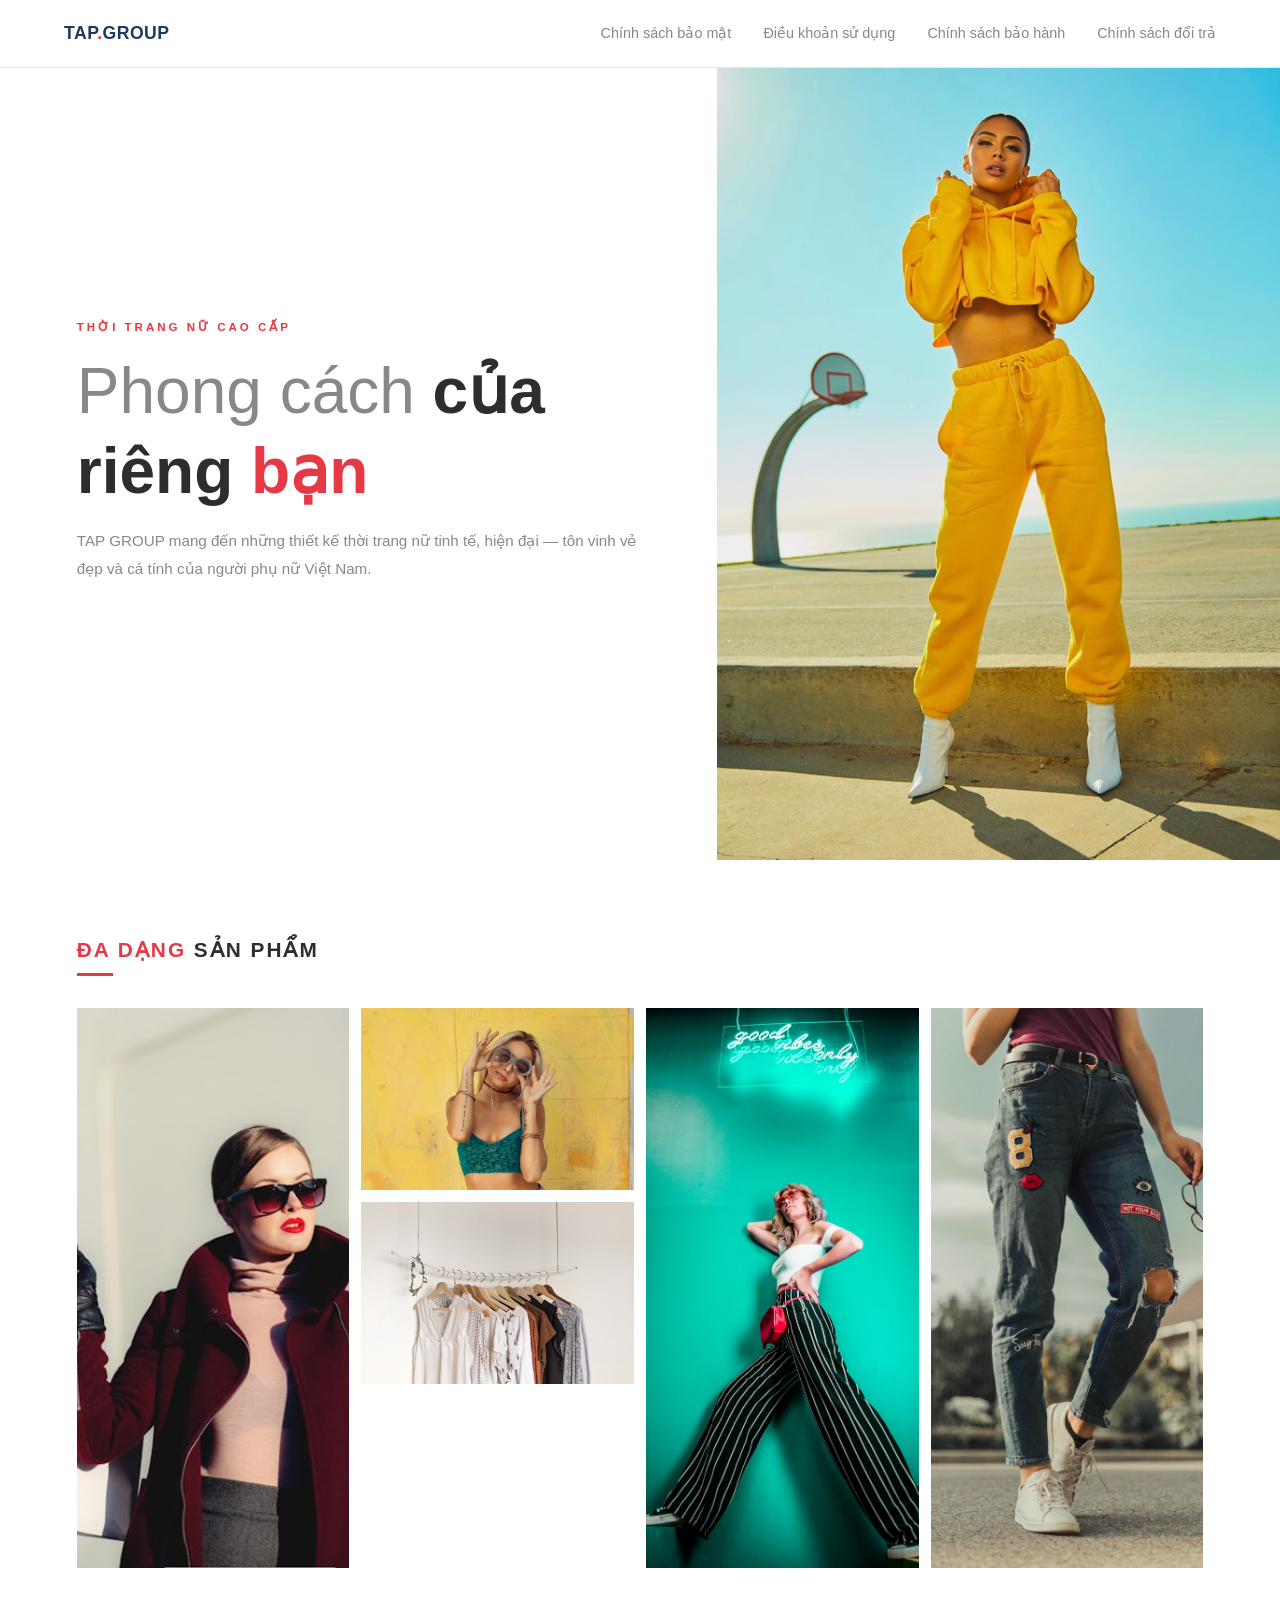
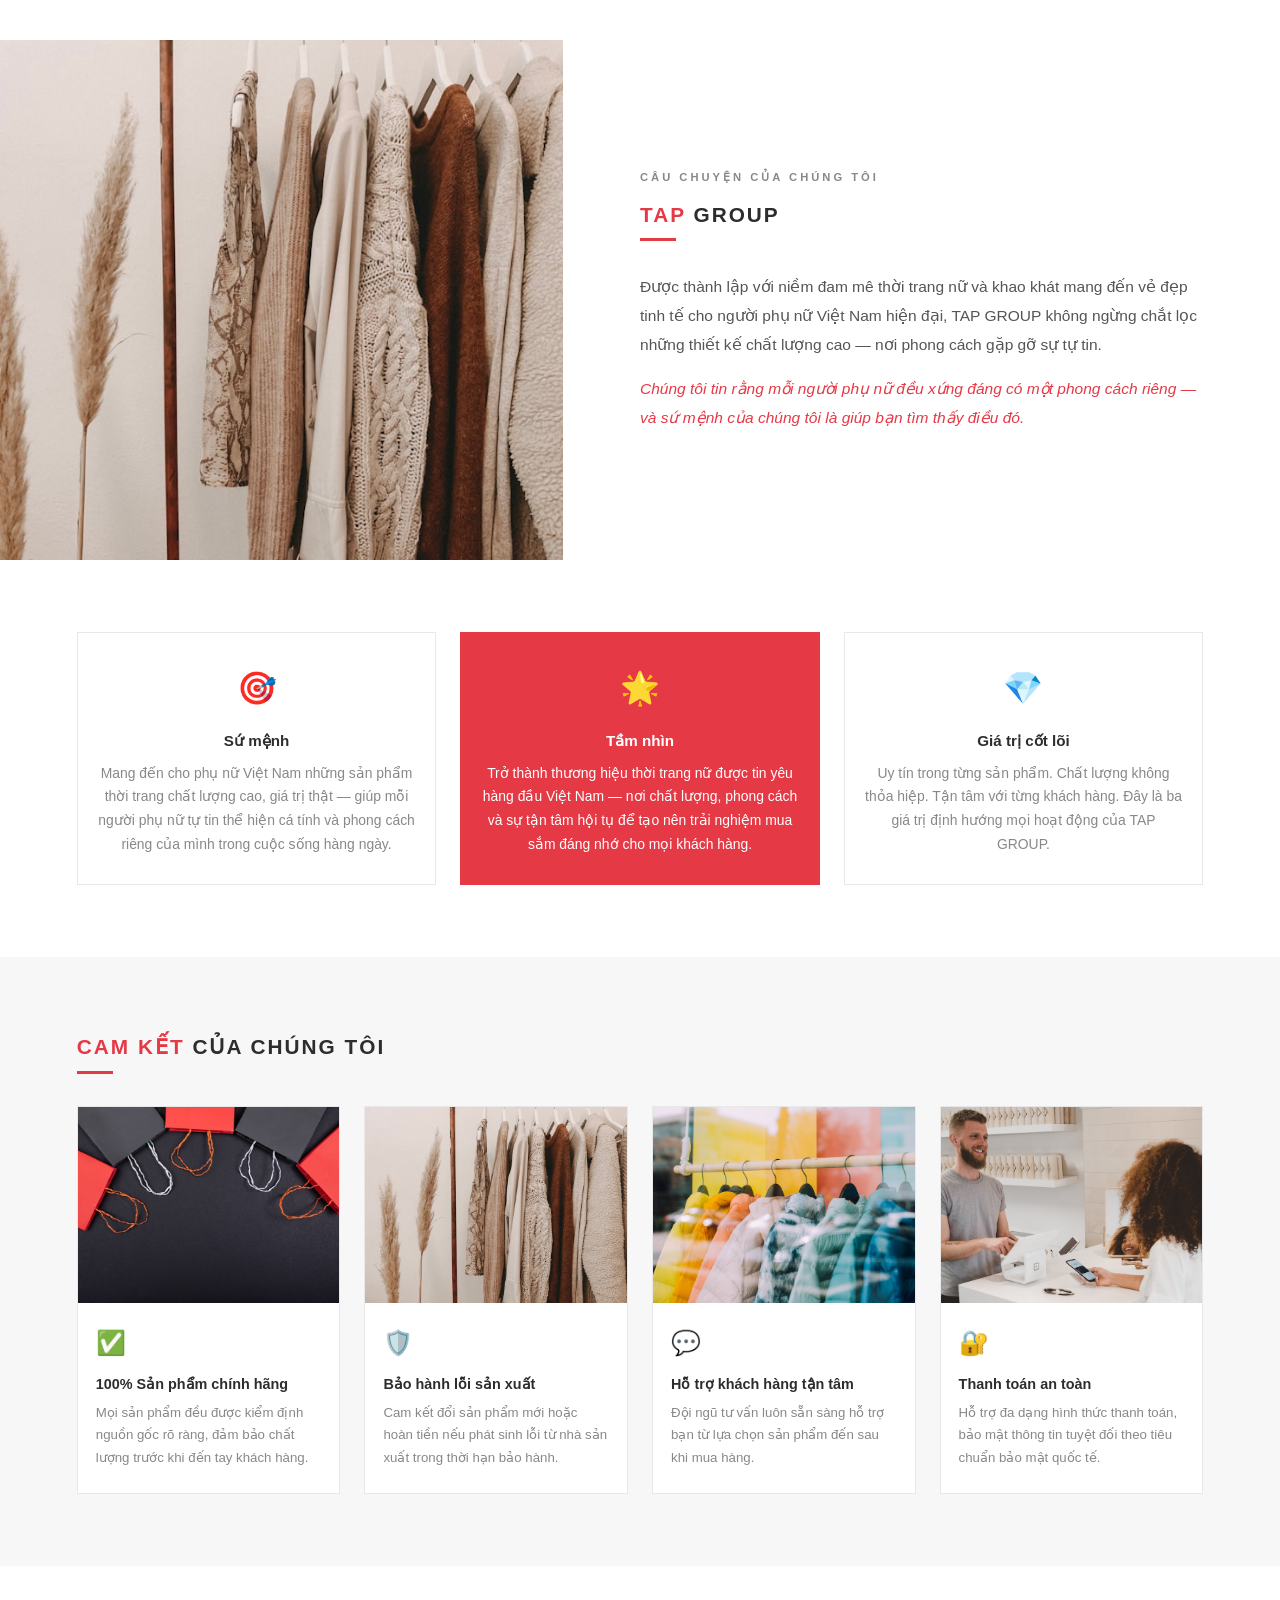
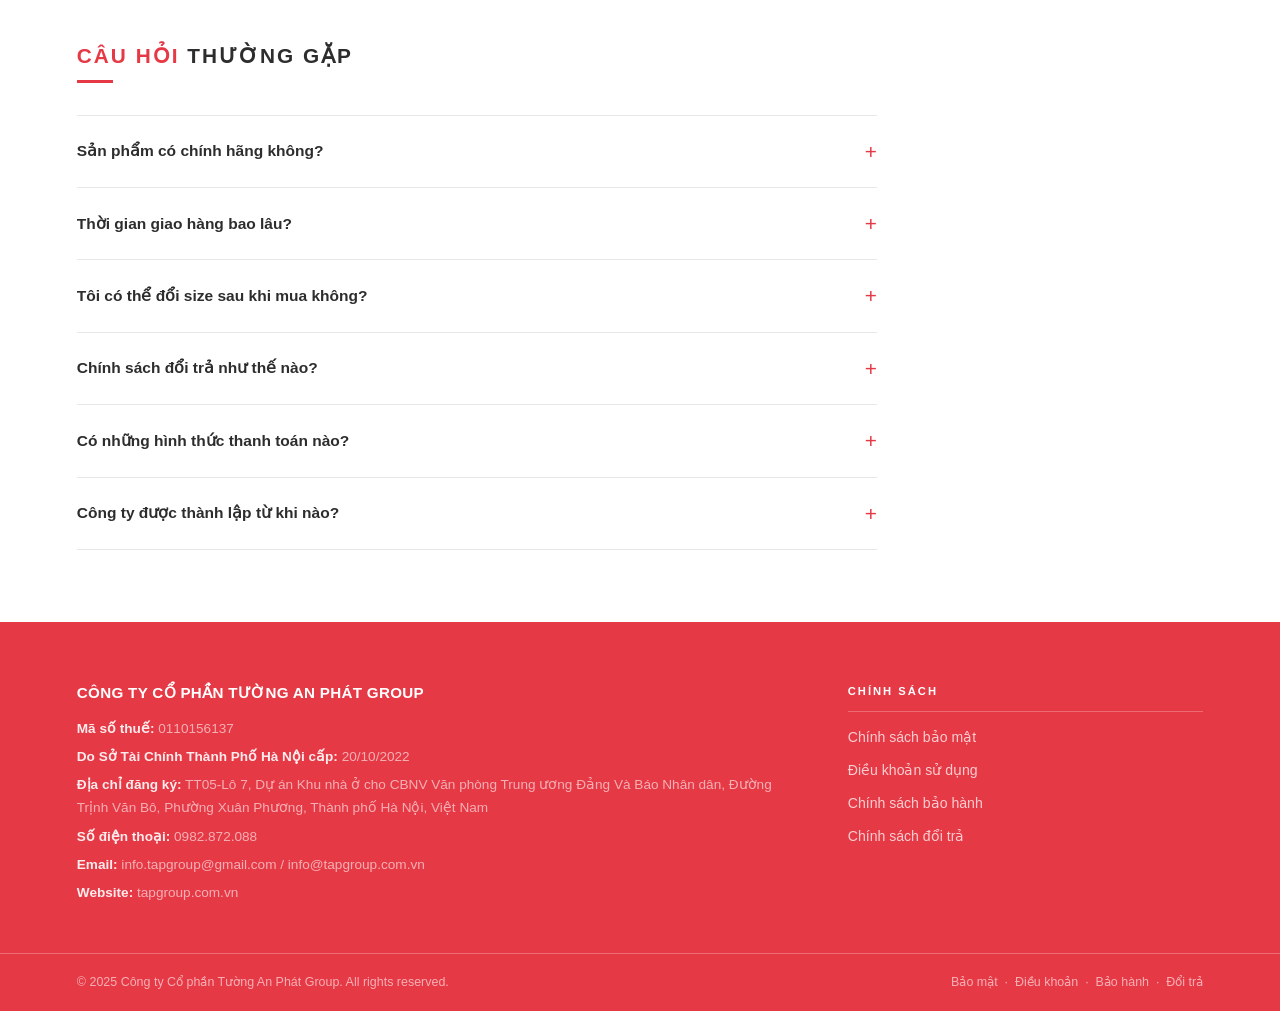
==== commit b0809a5c: "update: thêm email Gmail vào footer" ====
--- a/index.html
+++ b/index.html
@@ -206,7 +206,7 @@
         <p><span>Do Sở Tài Chính Thành Phố Hà Nội cấp:</span> 20/10/2022</p>
         <p><span>Địa chỉ đăng ký:</span> TT05-Lô 7, Dự án Khu nhà ở cho CBNV Văn phòng Trung ương Đảng Và Báo Nhân dân, Đường Trịnh Văn Bô, Phường Xuân Phương, Thành phố Hà Nội, Việt Nam</p>
         <p><span>Số điện thoại:</span> 0982.872.088</p>
-        <p><span>Email:</span> info@tapgroup.com.vn</p>
+        <p><span>Email:</span> info.tapgroup@gmail.com / info@tapgroup.com.vn</p>
         <p><span>Website:</span> tapgroup.com.vn</p>
       </div>
     </div>
